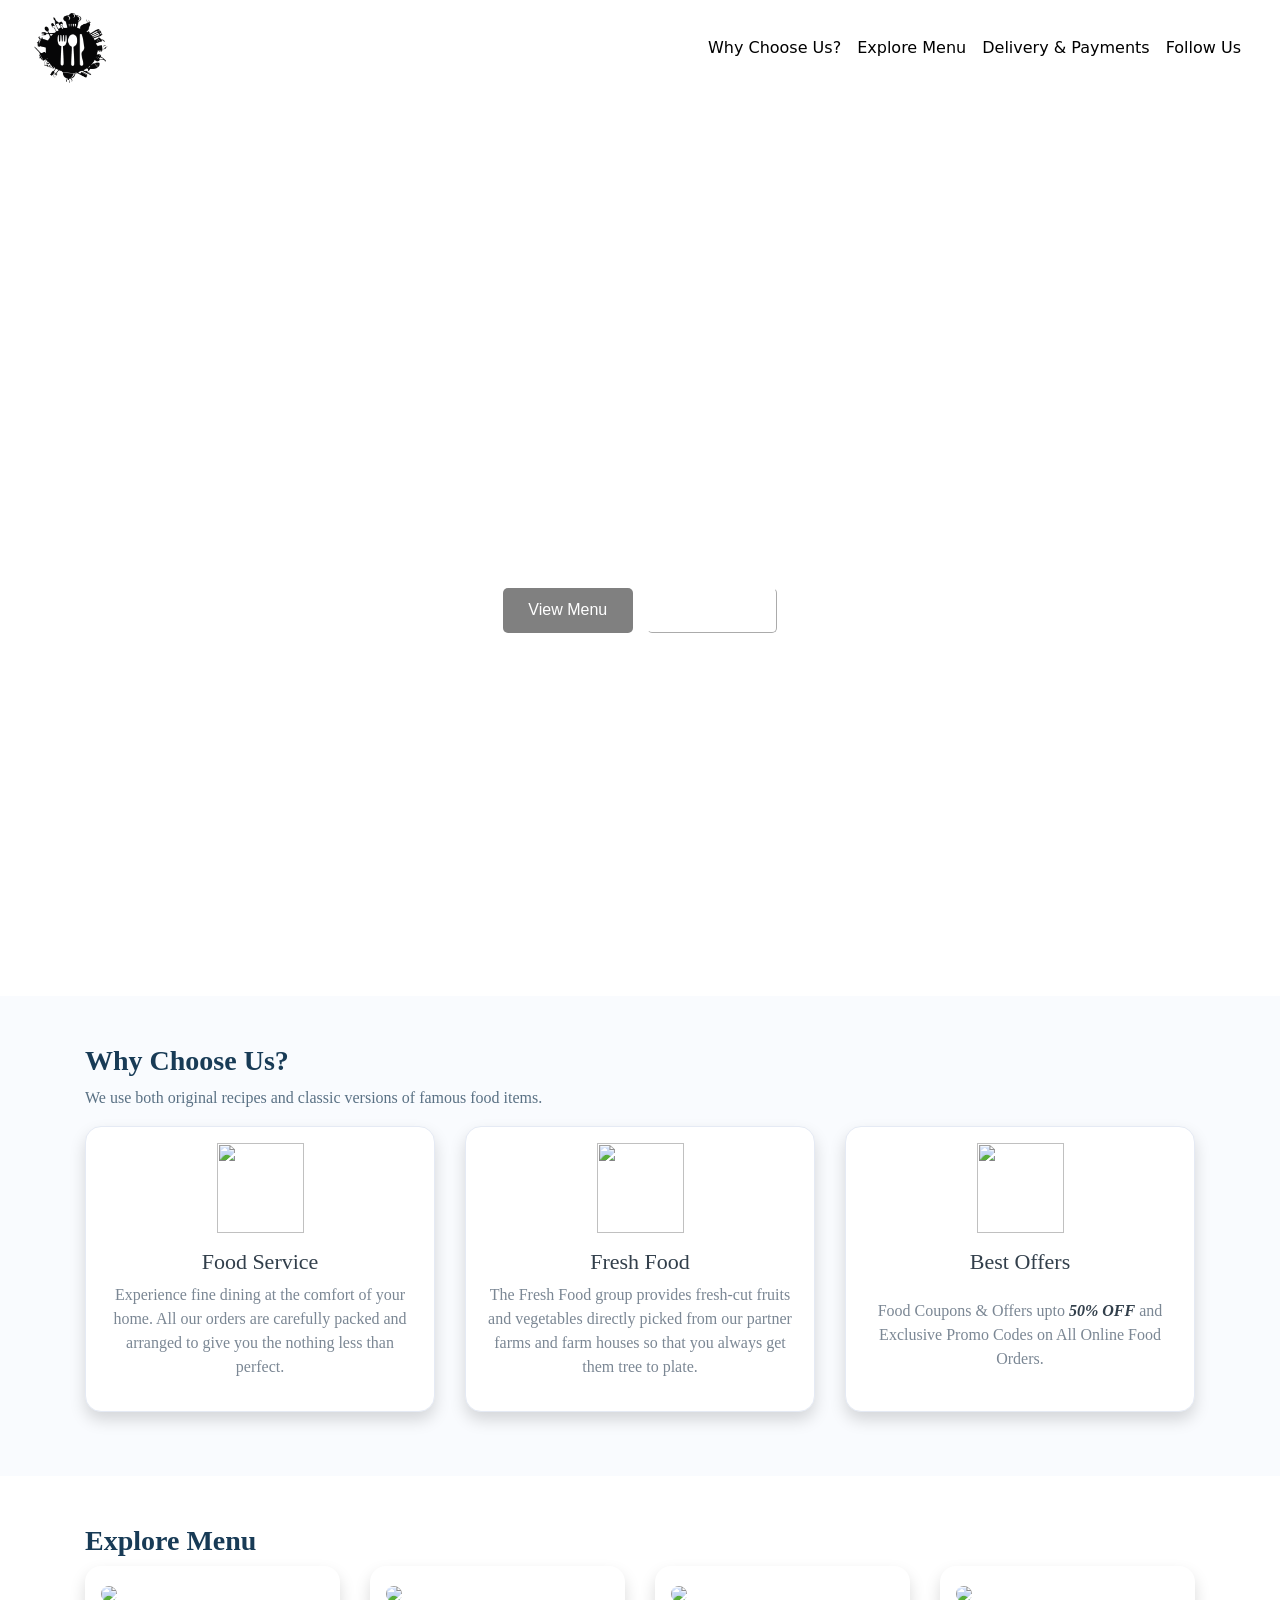
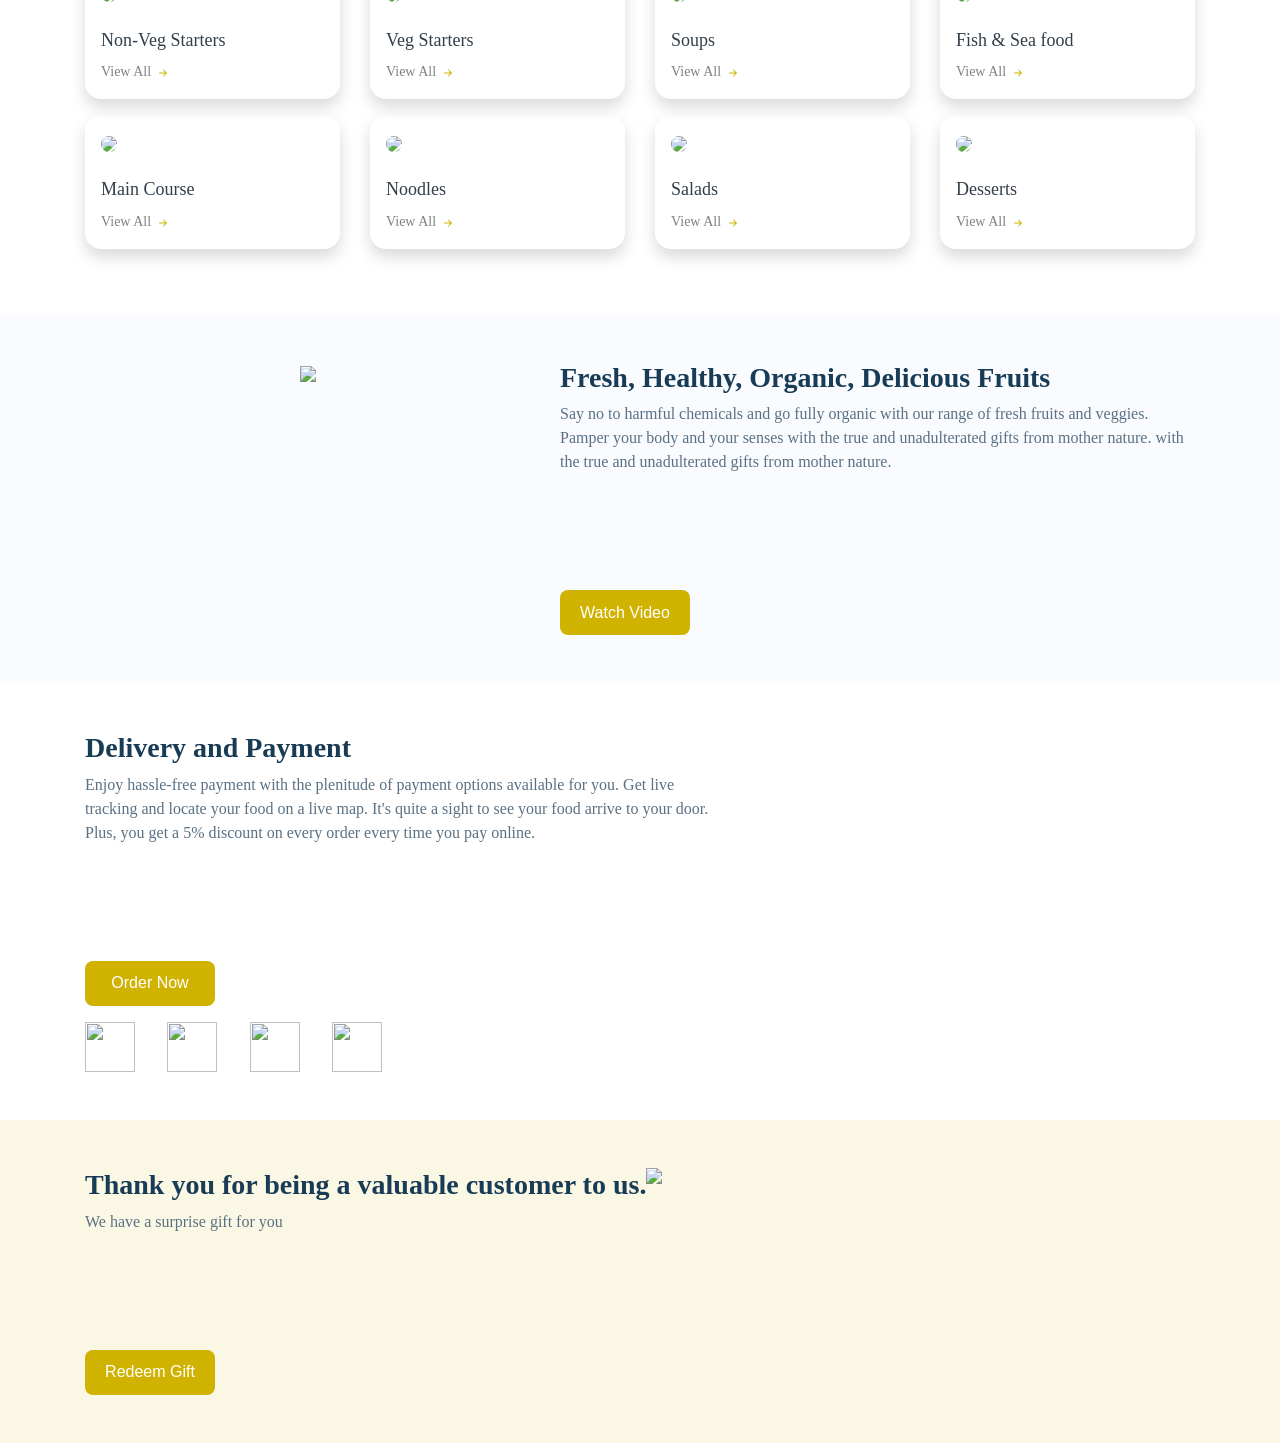
==== main.html @ ce621978 "First Commit" ====
<!DOCTYPE html>
<html lang="en">
  <head>
    <meta charset="UTF-8" />
    <meta name="viewport" content="width=device-width, initial-scale=1.0" />
    <title>Food-Ordering</title>
    <link rel="stylesheet" href="styles.css" />
    <link
      rel="stylesheet"
      href="https://stackpath.bootstrapcdn.com/bootstrap/4.5.2/css/bootstrap.min.css"
      integrity="sha384-JcKb8q3iqJ61gNV9KGb8thSsNjpSL0n8PARn9HuZOnIxN0hoP+VmmDGMN5t9UJ0Z"
      crossorigin="anonymous"
    />
    <script
      src="https://code.jquery.com/jquery-3.5.1.slim.min.js"
      integrity="sha384-DfXdz2htPH0lsSSs5nCTpuj/zy4C+OGpamoFVy38MVBnE+IbbVYUew+OrCXaRkfj"
      crossorigin="anonymous"
    ></script>
    <script
      src="https://cdn.jsdelivr.net/npm/popper.js@1.16.1/dist/umd/popper.min.js"
      integrity="sha384-9/reFTGAW83EW2RDu2S0VKaIzap3H66lZH81PoYlFhbGU+6BZp6G7niu735Sk7lN"
      crossorigin="anonymous"
    ></script>
    <script
      src="https://stackpath.bootstrapcdn.com/bootstrap/4.5.2/js/bootstrap.min.js"
      integrity="sha384-B4gt1jrGC7Jh4AgTPSdUtOBvfO8shuf57BaghqFfPlYxofvL8/KUEfYiJOMMV+rV"
      crossorigin="anonymous"
    ></script>
  </head>
  <body>
    <nav class="navbar navbar-expand-lg navbar-light bg-white">
      <div class="container-fluid">
        <a class="navbar-brand" href="#">
          <img
            src="Assets/kisspng-wall-decal-food-sticker-5b2033002cd2e9.6418762515288368641836.png"
          />
        </a>
        <button
          class="navbar-toggler"
          type="button"
          data-toggle="collapse"
          data-target="#navbarNavAltMarkup"
          aria-controls="navbarNavAltMarkup"
          aria-expanded="false"
          aria-label="Toggle navigation"
        >
          <span class="navbar-toggler-icon"></span>
        </button>
        <div class="collapse navbar-collapse" id="navbarNavAltMarkup">
          <div class="navbar-nav ml-auto">
            <a class="nav-link active" id="navlink1" href="#"
              >Why Choose Us? <span class="sr-only">(current)</span></a
            >
            <a class="nav-link" id="navlink2" href="#">Explore Menu</a>
            <a class="nav-link" id="navlink3" href="#">Delivery & Payments</a>
            <a class="nav-link" id="navlink4" href="#">Follow Us </a>
          </div>
        </div>
      </div>
    </nav>
    <div class="banner-section d-flex flex-column justify-content-center">
      <div class="text-center">
        <h1 class="banner-heading p-1">Get Delecious Food Anytime</h1>
        <p class="banner-caption">Eat Smart & healthy</p>
        <button class="banner-button-view">View Menu</button>
        <button class="banner-button-order">Order Now</button>
      </div>
    </div>
    <div class="wcu-section pt-5 pb-5">
      <div class="container">
        <div class="row">
          <div class="col-12">
            <h1 class="wcu-section-heading">Why Choose Us?</h1>
            <p class="wcu-section-description">
              We use both original recipes and classic versions of famous food
              items.
            </p>
          </div>
          <div class="col-12 col-md-4">
            <div class="wcu-card shadow p-3 mb-3">
              <img
                src="https://d1tgh8fmlzexmh.cloudfront.net/ccbp-responsive-website/food-serve.png"
                class="wcu-card-image"
              />
              <h1 class="wcu-card-title mt-3">Food Service</h1>
              <p class="wcu-card-description">
                Experience fine dining at the comfort of your home. All our
                orders are carefully packed and arranged to give you the nothing
                less than perfect.
              </p>
            </div>
          </div>
          <div class="col-12 col-md-4">
            <div class="wcu-card shadow p-3 mb-3">
              <img
                src="https://d1tgh8fmlzexmh.cloudfront.net/ccbp-responsive-website/fruits-img.png"
                class="wcu-card-image"
              />
              <h1 class="wcu-card-title mt-3">Fresh Food</h1>
              <p class="wcu-card-description">
                The Fresh Food group provides fresh-cut fruits and vegetables
                directly picked from our partner farms and farm houses so that
                you always get them tree to plate.
              </p>
            </div>
          </div>
          <div class="col-12 col-md-4">
            <div class="wcu-card shadow p-3 mb-3">
              <img
                src="https://d1tgh8fmlzexmh.cloudfront.net/ccbp-responsive-website/offers-img.png"
                class="wcu-card-image"
              />
              <h1 class="wcu-card-title mb-4 mt-3">Best Offers</h1>
              <p class="wcu-card-description mb-4">
                Food Coupons & Offers upto
                <span class="offers">50% OFF</span>
                and Exclusive Promo Codes on All Online Food Orders.
              </p>
            </div>
          </div>
        </div>
      </div>
    </div>
    <div class="explore-menu-section pt-5 pb-5">
      <div class="container">
        <div class="row">
          <div class="col-12">
            <h1 class="menu-section-heading">Explore Menu</h1>
          </div>
          <div class="col-12 col-md-6 col-lg-3">
            <div class="shadow menu-item-card p-3 mb-3">
              <img
                src="https://d1tgh8fmlzexmh.cloudfront.net/ccbp-responsive-website/em-ginger-fried-img.png"
                class="menu-item-image w-100"
              />
              <h1 class="menu-card-title">Non-Veg Starters</h1>
              <a href="" class="menu-item-link">
                View All
                <svg
                  width="16px"
                  height="16px"
                  viewBox="0 0 16 16"
                  class="bi bi-arrow-right-short"
                  fill="#d0b200"
                  xmlns="http://www.w3.org/2000/svg"
                >
                  <path
                    fill-rule="evenodd"
                    d="M4 8a.5.5 0 0 1 .5-.5h5.793L8.146 5.354a.5.5 0 1 1 .708-.708l3 3a.5.5 0 0 1 0 .708l-3 3a.5.5 0 0 1-.708-.708L10.293 8.5H4.5A.5.5 0 0 1 4 8z"
                  />
                </svg>
              </a>
            </div>
          </div>
          <div class="col-12 col-md-6 col-lg-3">
            <div class="shadow menu-item-card p-3 mb-3">
              <img
                src="https://d1tgh8fmlzexmh.cloudfront.net/ccbp-responsive-website/em-veg-starters-img.png"
                class="menu-item-image w-100"
              />
              <h1 class="menu-card-title">Veg Starters</h1>
              <a href="" class="menu-item-link">
                View All
                <svg
                  width="16px"
                  height="16px"
                  viewBox="0 0 16 16"
                  class="bi bi-arrow-right"
                  fill="#d0b200"
                  xmlns="http://www.w3.org/2000/svg"
                >
                  <path
                    fill-rule="evenodd"
                    d="M4 8a.5.5 0 0 1 .5-.5h5.793L8.146 5.354a.5.5 0 1 1 .708-.708l3 3a.5.5 0 0 1 0 .708l-3 3a.5.5 0 0 1-.708-.708L10.293 8.5H4.5A.5.5 0 0 1 4 8z"
                  />
                </svg>
              </a>
            </div>
          </div>
          <div class="col-12 col-md-6 col-lg-3">
            <div class="menu-item-card shadow p-3 mb-3">
              <img
                src="https://d1tgh8fmlzexmh.cloudfront.net/ccbp-responsive-website/em-soup-img.png"
                class="menu-item-image w-100"
              />
              <h1 class="menu-card-title">Soups</h1>
              <a href="" class="menu-item-link">
                View All
                <svg
                  width="16px"
                  height="16px"
                  viewBox="0 0 16 16"
                  class="bi bi-arrow-right"
                  fill="#d0b200"
                  xmlns="http://www.w3.org/2000/svg"
                >
                  <path
                    fill-rule="evenodd"
                    d="M4 8a.5.5 0 0 1 .5-.5h5.793L8.146 5.354a.5.5 0 1 1 .708-.708l3 3a.5.5 0 0 1 0 .708l-3 3a.5.5 0 0 1-.708-.708L10.293 8.5H4.5A.5.5 0 0 1 4 8z"
                  />
                </svg>
              </a>
            </div>
          </div>
          <div class="col-12 col-md-6 col-lg-3">
            <div class="menu-item-card shadow p-3 mb-3">
              <img
                src="https://d1tgh8fmlzexmh.cloudfront.net/ccbp-responsive-website/em-grilled-seafood-img.png"
                class="menu-item-image w-100"
              />
              <h1 class="menu-card-title">Fish & Sea food</h1>
              <a href="" class="menu-item-link">
                View All
                <svg
                  width="16px"
                  height="16px"
                  viewBox="0 0 16 16"
                  class="bi bi-arrow-right"
                  fill="#d0b200"
                  xmlns="http://www.w3.org/2000/svg"
                >
                  <path
                    fill-rule="evenodd"
                    d="M4 8a.5.5 0 0 1 .5-.5h5.793L8.146 5.354a.5.5 0 1 1 .708-.708l3 3a.5.5 0 0 1 0 .708l-3 3a.5.5 0 0 1-.708-.708L10.293 8.5H4.5A.5.5 0 0 1 4 8z"
                  />
                </svg>
              </a>
            </div>
          </div>
          <div class="col-12 col-md-6 col-lg-3">
            <div class="menu-item-card shadow p-3 mb-3">
              <img
                src="https://d1tgh8fmlzexmh.cloudfront.net/ccbp-responsive-website/em-hyderabadi-biryani-img.png"
                class="menu-item-image w-100"
              />
              <h1 class="menu-card-title">Main Course</h1>
              <a href="" class="menu-item-link">
                View All
                <svg
                  width="16px"
                  height="16px"
                  viewBox="0 0 16 16"
                  class="bi bi-arrow-right"
                  fill="#d0b200"
                  xmlns="http://www.w3.org/2000/svg"
                >
                  <path
                    fill-rule="evenodd"
                    d="M4 8a.5.5 0 0 1 .5-.5h5.793L8.146 5.354a.5.5 0 1 1 .708-.708l3 3a.5.5 0 0 1 0 .708l-3 3a.5.5 0 0 1-.708-.708L10.293 8.5H4.5A.5.5 0 0 1 4 8z"
                  />
                </svg>
              </a>
            </div>
          </div>
          <div class="col-12 col-md-6 col-lg-3">
            <div class="menu-item-card shadow p-3 mb-3">
              <img
                src="https://d1tgh8fmlzexmh.cloudfront.net/ccbp-responsive-website/em-mushroom-noodles-img.png"
                class="menu-item-image w-100"
              />
              <h1 class="menu-card-title">Noodles</h1>
              <a href="" class="menu-item-link">
                View All
                <svg
                  width="16px"
                  height="16px"
                  viewBox="0 0 16 16"
                  class="bi bi-arrow-right"
                  fill="#d0b200"
                  xmlns="http://www.w3.org/2000/svg"
                >
                  <path
                    fill-rule="evenodd"
                    d="M4 8a.5.5 0 0 1 .5-.5h5.793L8.146 5.354a.5.5 0 1 1 .708-.708l3 3a.5.5 0 0 1 0 .708l-3 3a.5.5 0 0 1-.708-.708L10.293 8.5H4.5A.5.5 0 0 1 4 8z"
                  />
                </svg>
              </a>
            </div>
          </div>
          <div class="col-12 col-md-6 col-lg-3">
            <div class="menu-item-card shadow p-3 mb-3">
              <img
                src="https://d1tgh8fmlzexmh.cloudfront.net/ccbp-responsive-website/em-gluten-img.png"
                class="menu-item-image w-100"
              />
              <h1 class="menu-card-title">Salads</h1>
              <a href="" class="menu-item-link">
                View All
                <svg
                  width="16px"
                  height="16px"
                  viewBox="0 0 16 16"
                  class="bi bi-arrow-right"
                  fill="#d0b200"
                  xmlns="http://www.w3.org/2000/svg"
                >
                  <path
                    fill-rule="evenodd"
                    d="M4 8a.5.5 0 0 1 .5-.5h5.793L8.146 5.354a.5.5 0 1 1 .708-.708l3 3a.5.5 0 0 1 0 .708l-3 3a.5.5 0 0 1-.708-.708L10.293 8.5H4.5A.5.5 0 0 1 4 8z"
                  />
                </svg>
              </a>
            </div>
          </div>
          <div class="col-12 col-md-6 col-lg-3">
            <div class="menu-item-card shadow p-3 mb-3">
              <img
                src="https://d1tgh8fmlzexmh.cloudfront.net/ccbp-responsive-website/em-coffee-bourbon-img.png"
                class="menu-item-image w-100"
              />
              <h1 class="menu-card-title">Desserts</h1>
              <a href="" class="menu-item-link">
                View All
                <svg
                  width="16px"
                  height="16px"
                  viewBox="0 0 16 16"
                  class="bi bi-arrow-right"
                  fill="#d0b200"
                  xmlns="http://www.w3.org/2000/svg"
                >
                  <path
                    fill-rule="evenodd"
                    d="M4 8a.5.5 0 0 1 .5-.5h5.793L8.146 5.354a.5.5 0 1 1 .708-.708l3 3a.5.5 0 0 1 0 .708l-3 3a.5.5 0 0 1-.708-.708L10.293 8.5H4.5A.5.5 0 0 1 4 8z"
                  />
                </svg>
              </a>
            </div>
          </div>
        </div>
      </div>
    </div>
    <div class="healthy-food-section pt-5 pb-5">
      <div class="container">
        <div class="row">
          <div class="col-12 col-md-5">
            <div class="text-center">
              <img
                src="https://d1tgh8fmlzexmh.cloudfront.net/ccbp-responsive-website/healthy-food-plate-img.png"
                class="healthy-food-section-img"
              />
            </div>
          </div>
          <div class="col-12 col-md-7">
            <h1 class="healthy-food-section-heading">
              Fresh, Healthy, Organic, Delicious Fruits
            </h1>
            <p class="healthy-food-section-description">
              Say no to harmful chemicals and go fully organic with our range of
              fresh fruits and veggies. Pamper your body and your senses with
              the true and unadulterated gifts from mother nature. with the true
              and unadulterated gifts from mother nature.
            </p>
            <button class="custom-button">Watch Video</button>
          </div>
        </div>
      </div>
    </div>
    <div class="delivery-and-payment-section pt-5 pb-5">
      <div class="container">
        <div class="row">
          <div class="col-12 col-md-5 order-1 order-md-2">
            <div class="text-center">
              <img
                src="https://d1tgh8fmlzexmh.cloudfront.net/ccbp-responsive-website/delivery-payment-section-img.png"
                alt=""
                class="delivery-and-payment-section-img"
              />
            </div>
          </div>
          <div class="col-12 col-md-7 order-2 order-md-1">
            <h1 class="delivery-and-payment-section-heading">
              Delivery and Payment
            </h1>
            <p class="delivery-and-payment-section-description">
              Enjoy hassle-free payment with the plenitude of payment options
              available for you. Get live tracking and locate your food on a
              live map. It's quite a sight to see your food arrive to your door.
              Plus, you get a 5% discount on every order every time you pay
              online.
            </p>
            <button class="custom-button">Order Now</button>
            <div class="mt-3">
              <img
                src="https://d1tgh8fmlzexmh.cloudfront.net/ccbp-responsive-website/visa-card-img.png"
                class="payment-card-img"
              />
              <img
                src="https://d1tgh8fmlzexmh.cloudfront.net/ccbp-responsive-website/master-card-img.png"
                class="payment-card-img"
              />
              <img
                src="https://d1tgh8fmlzexmh.cloudfront.net/ccbp-responsive-website/paypal-card-img.png"
                class="payment-card-img"
              />
              <img
                src="https://d1tgh8fmlzexmh.cloudfront.net/ccbp-responsive-website/american-express-img.png"
                class="payment-card-img"
              />
            </div>
          </div>
        </div>
      </div>
    </div>
    <div class="thanking-customers-section pt-5 pb-5">
      <div class="container">
        <div class="row">
          <div class="col-12 d-flex flex-row">
            <div>
              <h1 class="thanking-customers-section-heading">
                Thank you for being a valuable customer to us.
              </h1>
              <p class="thanking-customers-section-description">
                We have a surprise gift for you
              </p>
              <div>
                <button class="custom-button">Redeem Gift</button>
              </div>
            </div>
            <div>
              <img
              src="https://d1tgh8fmlzexmh.cloudfront.net/ccbp-responsive-website/thanking-customers-section-img.png"
              class="thanking-customers-section-img"
            />
            </div>
          </div>
        </div>
      </div>
    </div>
  </body>
</html>
---- styles.css ----
nav
{
    width: 100%;
    background-color: white;
}
#navlink1
{
    color: black;
    font-family: system-ui, -apple-system, BlinkMacSystemFont, 'Segoe UI', Roboto, Oxygen, Ubuntu, Cantarell, 'Open Sans', 'Helvetica Neue', sans-serif;
}
#navlink2
{
    color: black;
    font-family: system-ui, -apple-system, BlinkMacSystemFont, 'Segoe UI', Roboto, Oxygen, Ubuntu, Cantarell, 'Open Sans', 'Helvetica Neue', sans-serif;
}
#navlink3
{
    color: black;
    font-family: system-ui, -apple-system, BlinkMacSystemFont, 'Segoe UI', Roboto, Oxygen, Ubuntu, Cantarell, 'Open Sans', 'Helvetica Neue', sans-serif;
}
#navlink4
{
    color: black;
    font-family: system-ui, -apple-system, BlinkMacSystemFont, 'Segoe UI', Roboto, Oxygen, Ubuntu, Cantarell, 'Open Sans', 'Helvetica Neue', sans-serif;
}
.navbar-brand img
{
    width: 80px;
    height: 70px;
}
.banner-section
{
    background-image: url("https://d1tgh8fmlzexmh.cloudfront.net/ccbp-responsive-website/foodmunch-banner-bg.png");
    height: 100vh;
    background-size:cover;
}
.banner-heading
{
    color: white;
    font-size: 50px;
    font-family: system-ui, -apple-system, BlinkMacSystemFont, 'Segoe UI', Roboto, Oxygen, Ubuntu, Cantarell, 'Open Sans', 'Helvetica Neue', sans-serif;
}
.banner-caption
{
    color: white;
    font-family: system-ui, -apple-system, BlinkMacSystemFont, 'Segoe UI', Roboto, Oxygen, Ubuntu, Cantarell, 'Open Sans', 'Helvetica Neue', sans-serif;
    font-size: 24px;
    font-weight: 300px;
}
.banner-button-view
{
    width: 130px;
    height: 45px;
    color: white;
    background-color: gray;
    border-width: 0px;
    border-radius: 5px;
    margin-right: 10px;
}
.banner-button-order
{
    width: 130px;
    height: 45px;
    color: white;
    background-color:transparent;
    border-width: 1px;
    border-color: white;
    border-radius: 5px;
}
.wcu-section {
    background-color: #f9fbfe;
  }
  .wcu-section-heading {
    color: #183b56;
    font-family: "Roboto";
    font-size: 28px;
    font-weight: 700;
  }
  .wcu-section-description {
    color: #5a7184;
    font-family: "Roboto";
    font-size: 16px;
  }
  .wcu-card {
    text-align: center;
    background-color: white;
    border-style: solid;
    border-width: 1px;
    border-color: #e5eaf4;
    border-radius: 16px;
  }
  .wcu-card-image {
    width: 87px;
    height: 90px;
  }
  .wcu-card-title {
    color: #323f4b;
    font-family: "Roboto";
    font-size: 22px;
    font-weight: 500;
  }
  .wcu-card-description {
    color: #7b8794;
    font-family: "Roboto";
    font-size: 16px;
  }
  .offers {
    color: #323f4b;
    font-style: italic;
    font-weight: 600;
  }
  .explore-menu-section {
    background-color: white;
  }
  .menu-section-heading {
    color: #183b56;
    font-family: "Roboto";
    font-size: 28px;
    font-weight: 700;
  }
  .menu-item-image {
    border-radius: 16px;
  }
  .menu-card-title {
    color: #323f4b;
    font-family: "Roboto";
    font-size: 18px;
    font-weight: 500;
    margin-top: 24px;
  }
  .menu-item-link {
    color: gray;
    font-family: "Roboto";
    font-size: 14px;
    font-weight: 500;
  }
  .menu-item-card {
    border-radius: 16px;
  }
  .healthy-food-section {
    background-color: #f9fbfe;
  }
  .healthy-food-section-img {
    width: 270px;
  }
  .healthy-food-section-heading {
    font-family: "Roboto";
    font-weight: 700;
    font-size: 28px;
    color: #183b56;
  }
  .healthy-food-section-description {
    color: #5a7184;
    font-family: "Roboto";
    font-size: 16px;
  }
  .custom-button {
    width: 130px;
    height: 45px;
    color: white;
    background-color: #d0b200;
    border-width: 0;
    border-radius: 8px;
    margin-right: 10px;
    margin-top: 100px;
  }
  .delivery-and-payment-section-img {
    width: 270px;
  }
  .delivery-and-payment-section-heading {
    font-family: "Roboto";
    font-weight: 700;
    font-size: 28px;
    color: #183b56;
  }
  .delivery-and-payment-section-description {
    color: #5a7184;
    font-family: "Roboto";
    font-size: 16px;
  }
  .payment-card-img {
    width: 50px;
    height: 50px;
    margin-right: 28px;
  }
  .thanking-customers-section {
    background-color: #d0b2001a;
  }
  .thanking-customers-section-heading {
    font-family: "Roboto";
    font-weight: 700;
    font-size: 28px;
    color: #183b56;
  }
  .thanking-customers-section-description {
    color: #5a7184;
    font-family: "Roboto";
    font-size: 16px;
  }
  .thanking-customers-section-img {
    width: 270px;
    margin-bottom: 20px;
  }
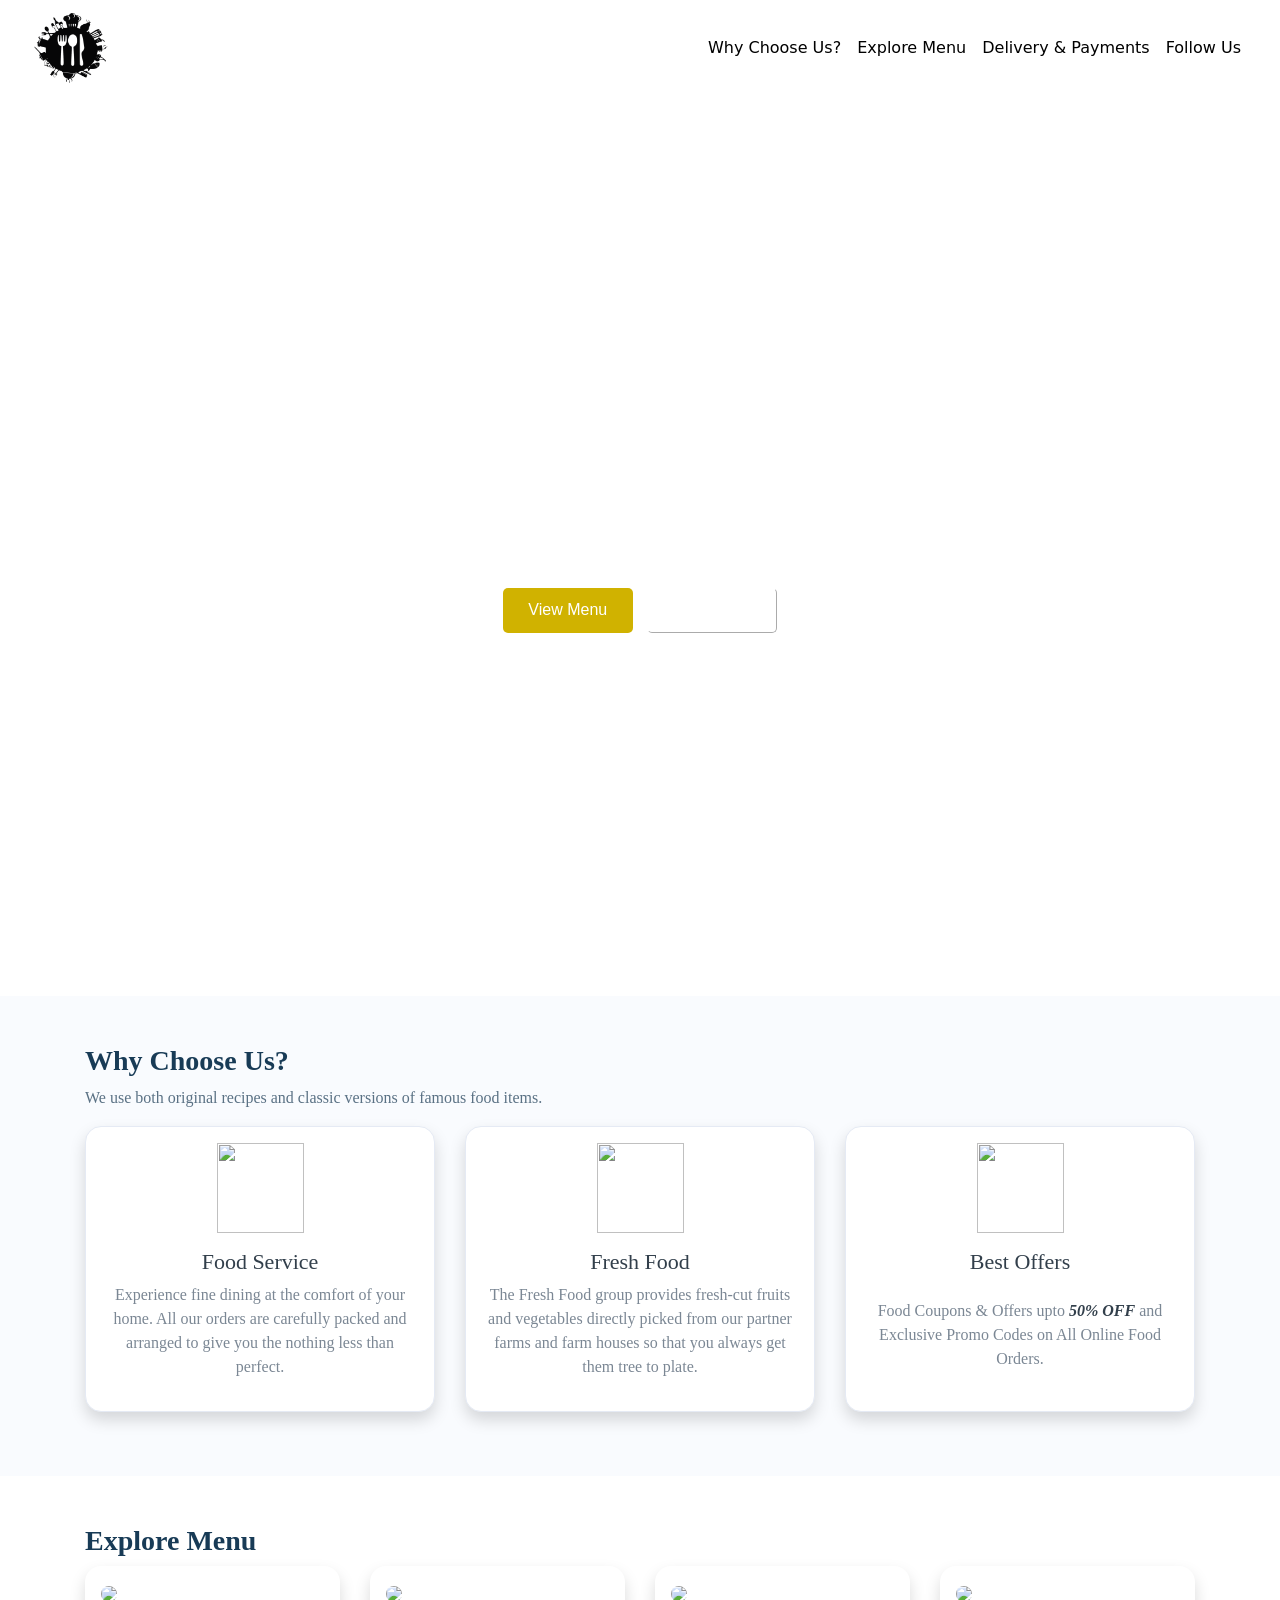
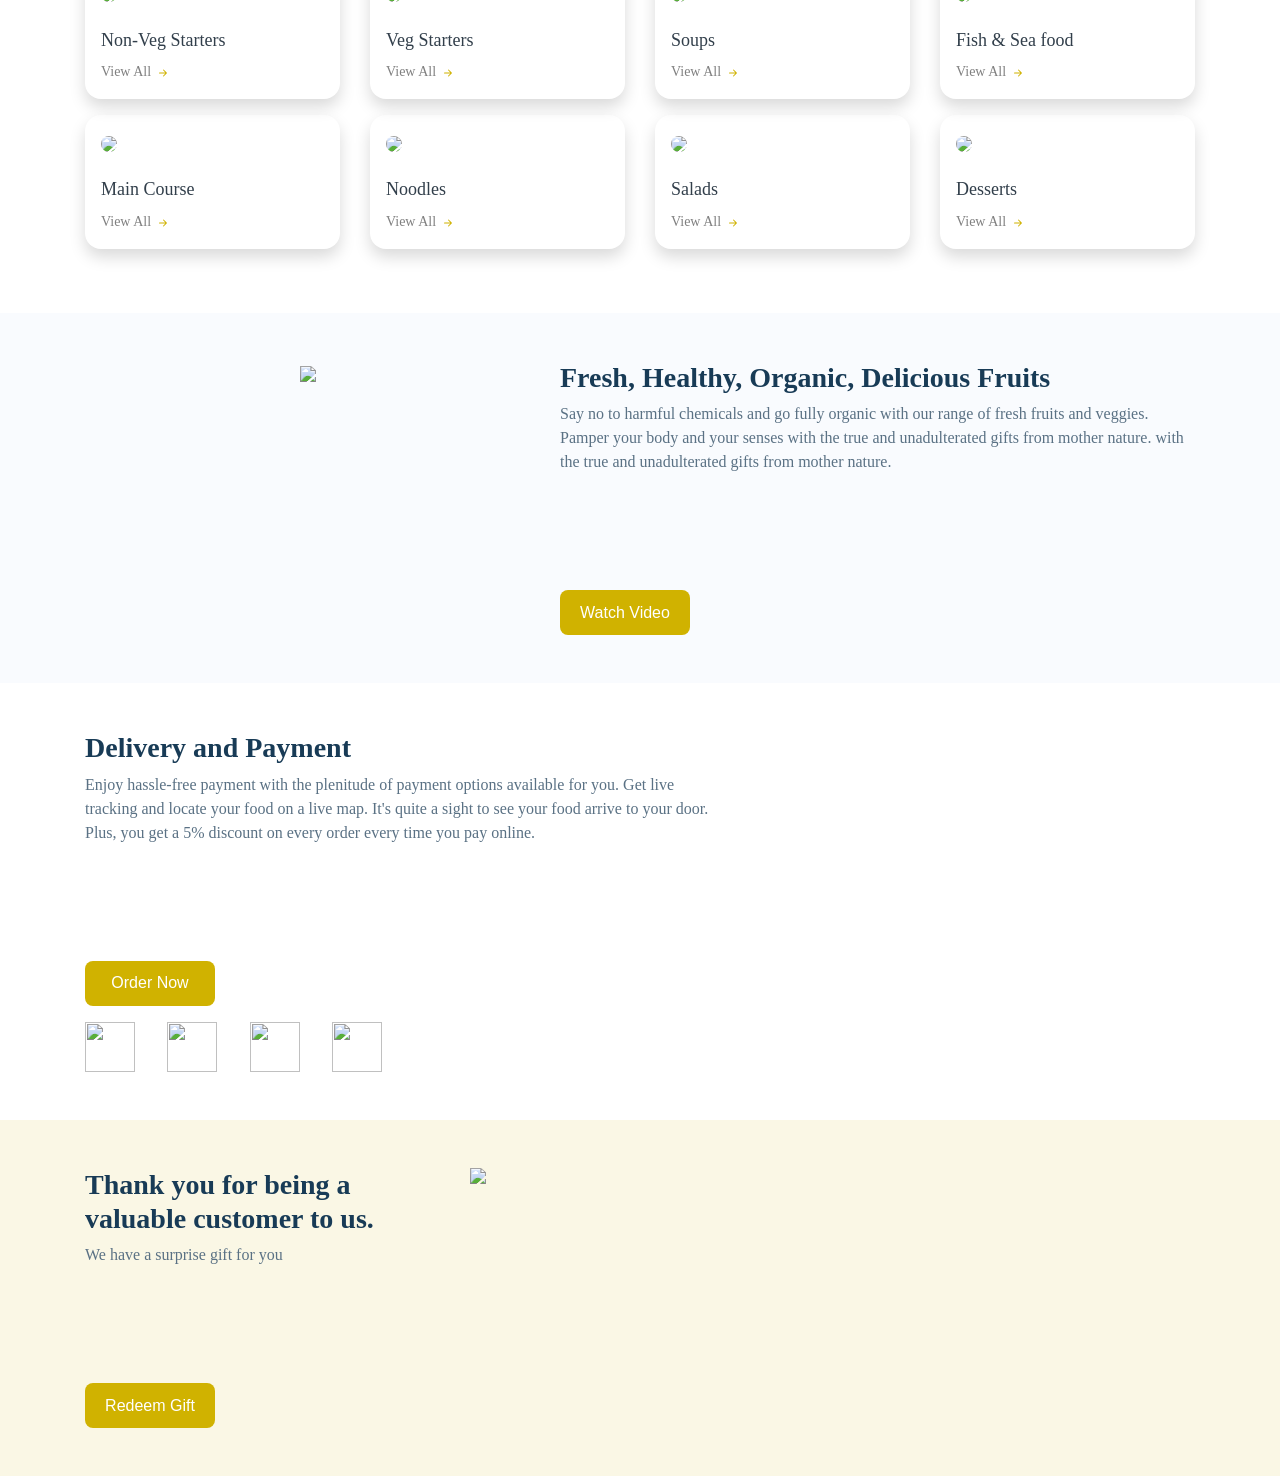
==== commit 902c6987: "order-utilities changes" ====
--- a/main.html
+++ b/main.html
@@ -405,7 +405,7 @@
     <div class="thanking-customers-section pt-5 pb-5">
       <div class="container">
         <div class="row">
-          <div class="col-12 d-flex flex-row">
+          <div class="col-12 col-md-7 d-flex flex-row">
             <div>
               <h1 class="thanking-customers-section-heading">
                 Thank you for being a valuable customer to us.
@@ -417,12 +417,18 @@
                 <button class="custom-button">Redeem Gift</button>
               </div>
             </div>
-            <div>
+            <div class="col-12 d-md-none">
               <img
               src="https://d1tgh8fmlzexmh.cloudfront.net/ccbp-responsive-website/thanking-customers-section-img.png"
               class="thanking-customers-section-img"
             />
             </div>
+            <div class="col-12 col-md-5">
+              <img
+              src="https://d1tgh8fmlzexmh.cloudfront.net/ccbp-responsive-website/thanking-customers-section-img.png"
+              class="thanking-customers-section-img"
+            />
+            </div>
           </div>
         </div>
       </div>
--- a/styles.css
+++ b/styles.css
@@ -2,6 +2,11 @@
 {
     width: 100%;
     background-color: white;
+}
+.collapse a:hover
+{
+    background-color: rgb(217, 216, 216);
+    border-radius: 5px;
 }
 #navlink1
 {
@@ -52,7 +57,7 @@
     width: 130px;
     height: 45px;
     color: white;
-    background-color: gray;
+    background-color: #d0b200;
     border-width: 0px;
     border-radius: 5px;
     margin-right: 10px;
@@ -64,8 +69,9 @@
     color: white;
     background-color:transparent;
     border-width: 1px;
-    border-color: white;
     border-radius: 5px;
+    border-color:white;
+
 }
 .wcu-section {
     background-color: #f9fbfe;
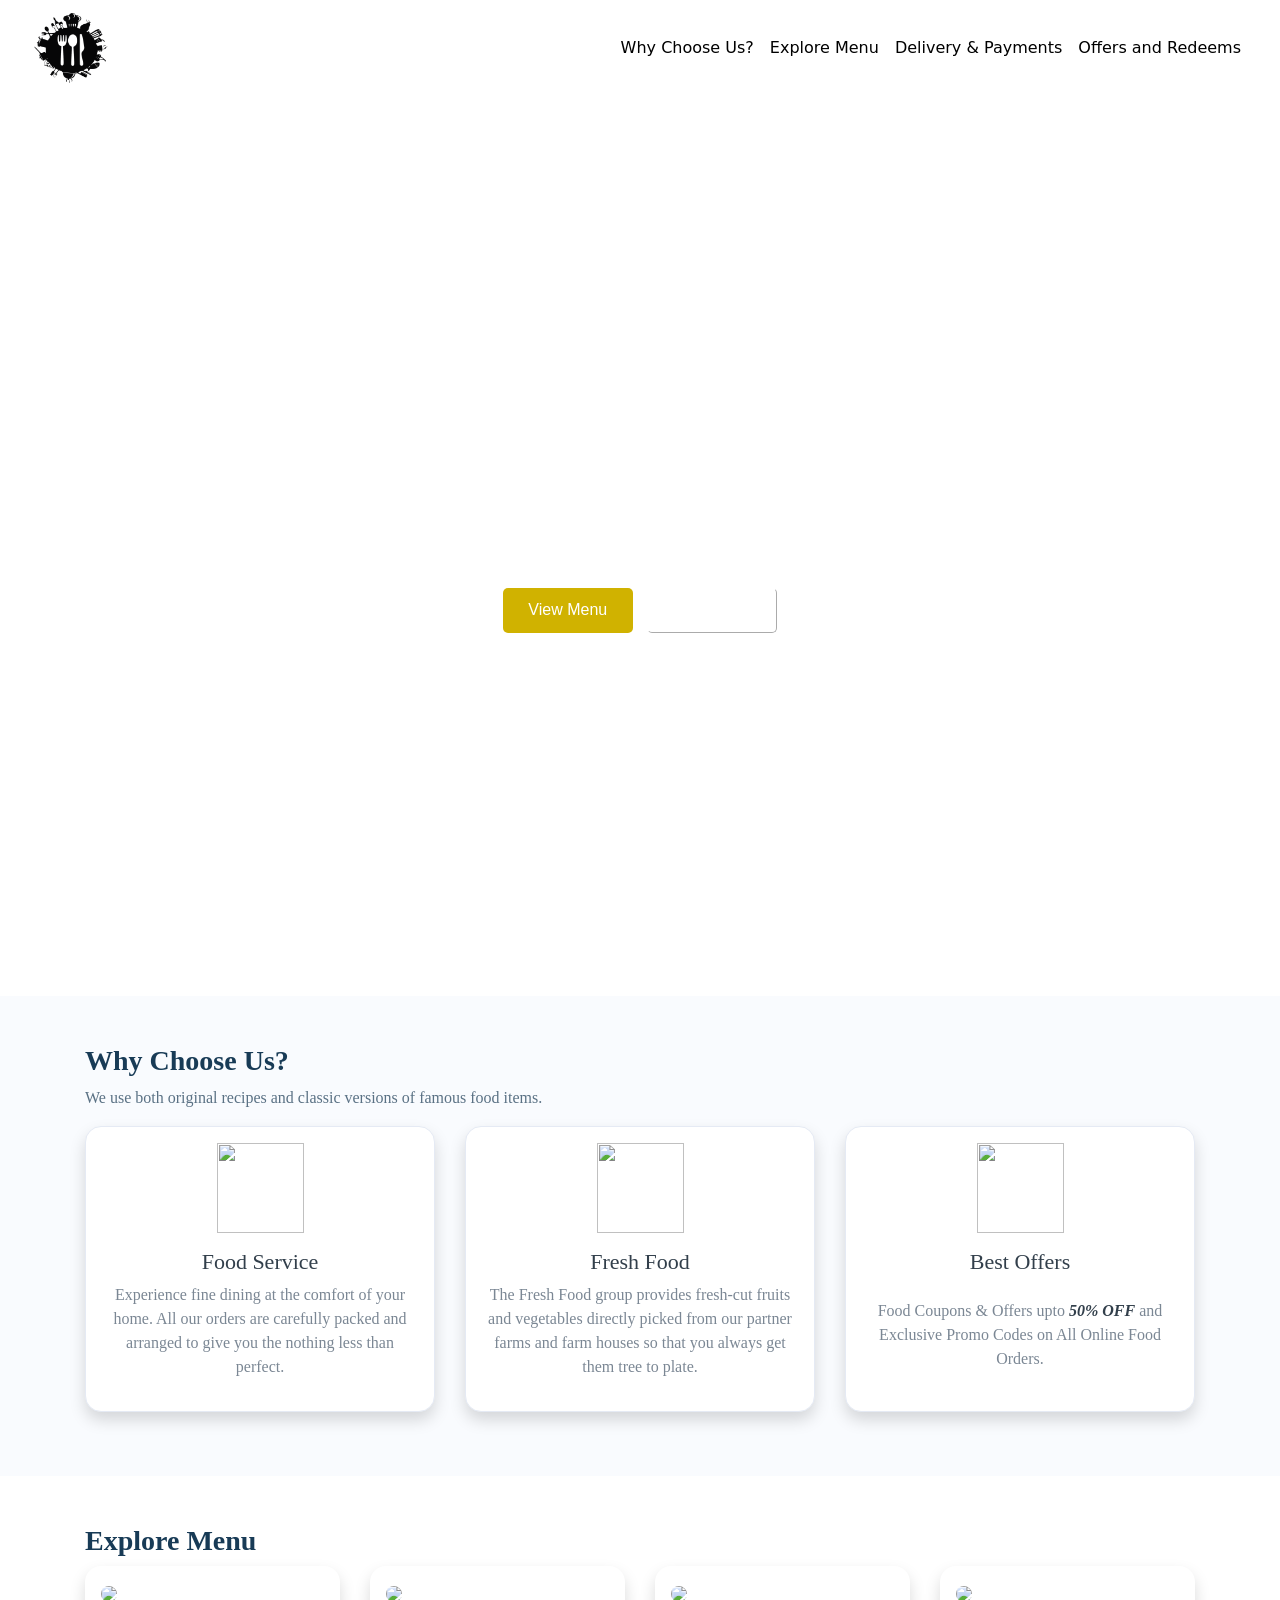
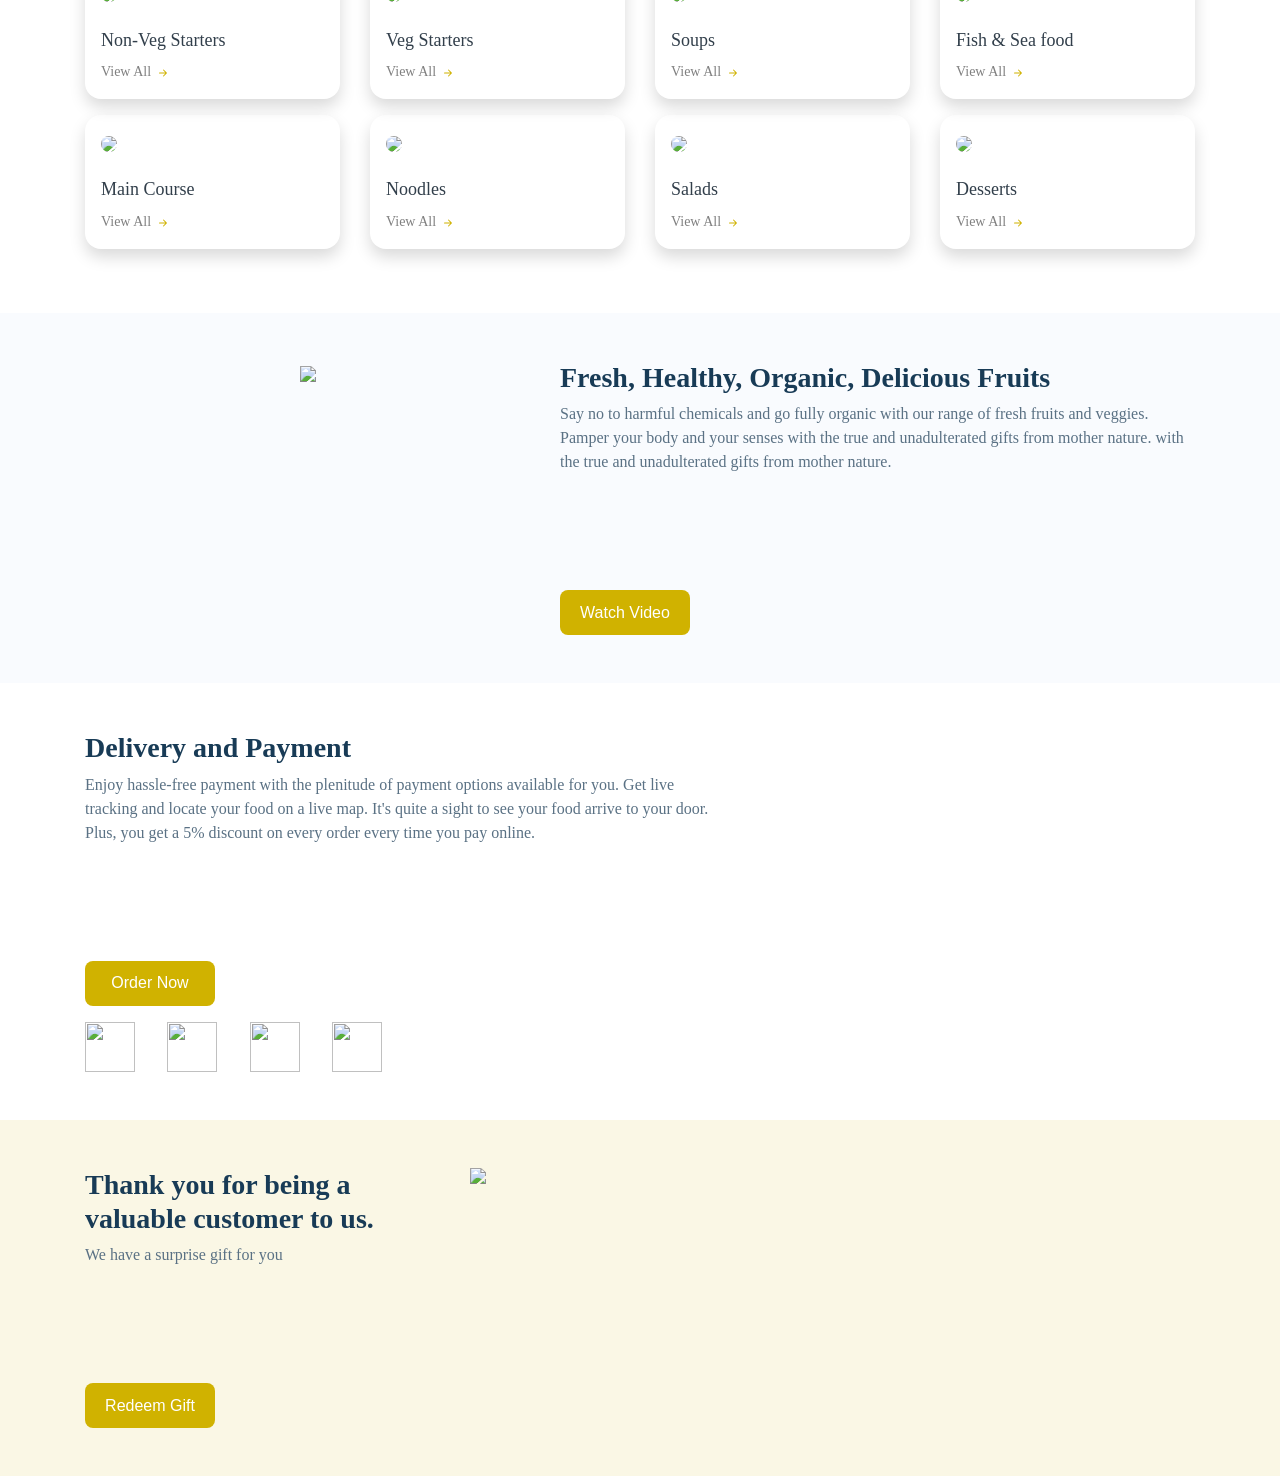
==== commit 884ee13a: "section-navigation" ====
--- a/main.html
+++ b/main.html
@@ -48,12 +48,12 @@
         </button>
         <div class="collapse navbar-collapse" id="navbarNavAltMarkup">
           <div class="navbar-nav ml-auto">
-            <a class="nav-link active" id="navlink1" href="#"
+            <a class="nav-link active" id="navlink1" href="#sectionmenu"
               >Why Choose Us? <span class="sr-only">(current)</span></a
             >
-            <a class="nav-link" id="navlink2" href="#">Explore Menu</a>
-            <a class="nav-link" id="navlink3" href="#">Delivery & Payments</a>
-            <a class="nav-link" id="navlink4" href="#">Follow Us </a>
+            <a class="nav-link" id="navlink2" href="#sectionexplore">Explore Menu</a>
+            <a class="nav-link" id="navlink3" href="#sectiondelivery">Delivery & Payments</a>
+            <a class="nav-link" id="navlink4" href="#sectionredeems">Offers and Redeems </a>
           </div>
         </div>
       </div>
@@ -66,265 +66,269 @@
         <button class="banner-button-order">Order Now</button>
       </div>
     </div>
-    <div class="wcu-section pt-5 pb-5">
-      <div class="container">
-        <div class="row">
-          <div class="col-12">
-            <h1 class="wcu-section-heading">Why Choose Us?</h1>
-            <p class="wcu-section-description">
-              We use both original recipes and classic versions of famous food
-              items.
-            </p>
-          </div>
-          <div class="col-12 col-md-4">
-            <div class="wcu-card shadow p-3 mb-3">
-              <img
-                src="https://d1tgh8fmlzexmh.cloudfront.net/ccbp-responsive-website/food-serve.png"
-                class="wcu-card-image"
-              />
-              <h1 class="wcu-card-title mt-3">Food Service</h1>
-              <p class="wcu-card-description">
-                Experience fine dining at the comfort of your home. All our
-                orders are carefully packed and arranged to give you the nothing
-                less than perfect.
+    <div id="sectionmenu">
+      <div class="wcu-section pt-5 pb-5">
+        <div class="container">
+          <div class="row">
+            <div class="col-12">
+              <h1 class="wcu-section-heading">Why Choose Us?</h1>
+              <p class="wcu-section-description">
+                We use both original recipes and classic versions of famous food
+                items.
               </p>
             </div>
-          </div>
-          <div class="col-12 col-md-4">
-            <div class="wcu-card shadow p-3 mb-3">
-              <img
-                src="https://d1tgh8fmlzexmh.cloudfront.net/ccbp-responsive-website/fruits-img.png"
-                class="wcu-card-image"
-              />
-              <h1 class="wcu-card-title mt-3">Fresh Food</h1>
-              <p class="wcu-card-description">
-                The Fresh Food group provides fresh-cut fruits and vegetables
-                directly picked from our partner farms and farm houses so that
-                you always get them tree to plate.
-              </p>
-            </div>
-          </div>
-          <div class="col-12 col-md-4">
-            <div class="wcu-card shadow p-3 mb-3">
-              <img
-                src="https://d1tgh8fmlzexmh.cloudfront.net/ccbp-responsive-website/offers-img.png"
-                class="wcu-card-image"
-              />
-              <h1 class="wcu-card-title mb-4 mt-3">Best Offers</h1>
-              <p class="wcu-card-description mb-4">
-                Food Coupons & Offers upto
-                <span class="offers">50% OFF</span>
-                and Exclusive Promo Codes on All Online Food Orders.
-              </p>
-            </div>
-          </div>
-        </div>
-      </div>
-    </div>
-    <div class="explore-menu-section pt-5 pb-5">
-      <div class="container">
-        <div class="row">
-          <div class="col-12">
-            <h1 class="menu-section-heading">Explore Menu</h1>
-          </div>
-          <div class="col-12 col-md-6 col-lg-3">
-            <div class="shadow menu-item-card p-3 mb-3">
-              <img
-                src="https://d1tgh8fmlzexmh.cloudfront.net/ccbp-responsive-website/em-ginger-fried-img.png"
-                class="menu-item-image w-100"
-              />
-              <h1 class="menu-card-title">Non-Veg Starters</h1>
-              <a href="" class="menu-item-link">
-                View All
-                <svg
-                  width="16px"
-                  height="16px"
-                  viewBox="0 0 16 16"
-                  class="bi bi-arrow-right-short"
-                  fill="#d0b200"
-                  xmlns="http://www.w3.org/2000/svg"
-                >
-                  <path
-                    fill-rule="evenodd"
-                    d="M4 8a.5.5 0 0 1 .5-.5h5.793L8.146 5.354a.5.5 0 1 1 .708-.708l3 3a.5.5 0 0 1 0 .708l-3 3a.5.5 0 0 1-.708-.708L10.293 8.5H4.5A.5.5 0 0 1 4 8z"
-                  />
-                </svg>
-              </a>
-            </div>
-          </div>
-          <div class="col-12 col-md-6 col-lg-3">
-            <div class="shadow menu-item-card p-3 mb-3">
-              <img
-                src="https://d1tgh8fmlzexmh.cloudfront.net/ccbp-responsive-website/em-veg-starters-img.png"
-                class="menu-item-image w-100"
-              />
-              <h1 class="menu-card-title">Veg Starters</h1>
-              <a href="" class="menu-item-link">
-                View All
-                <svg
-                  width="16px"
-                  height="16px"
-                  viewBox="0 0 16 16"
-                  class="bi bi-arrow-right"
-                  fill="#d0b200"
-                  xmlns="http://www.w3.org/2000/svg"
-                >
-                  <path
-                    fill-rule="evenodd"
-                    d="M4 8a.5.5 0 0 1 .5-.5h5.793L8.146 5.354a.5.5 0 1 1 .708-.708l3 3a.5.5 0 0 1 0 .708l-3 3a.5.5 0 0 1-.708-.708L10.293 8.5H4.5A.5.5 0 0 1 4 8z"
-                  />
-                </svg>
-              </a>
-            </div>
-          </div>
-          <div class="col-12 col-md-6 col-lg-3">
-            <div class="menu-item-card shadow p-3 mb-3">
-              <img
-                src="https://d1tgh8fmlzexmh.cloudfront.net/ccbp-responsive-website/em-soup-img.png"
-                class="menu-item-image w-100"
-              />
-              <h1 class="menu-card-title">Soups</h1>
-              <a href="" class="menu-item-link">
-                View All
-                <svg
-                  width="16px"
-                  height="16px"
-                  viewBox="0 0 16 16"
-                  class="bi bi-arrow-right"
-                  fill="#d0b200"
-                  xmlns="http://www.w3.org/2000/svg"
-                >
-                  <path
-                    fill-rule="evenodd"
-                    d="M4 8a.5.5 0 0 1 .5-.5h5.793L8.146 5.354a.5.5 0 1 1 .708-.708l3 3a.5.5 0 0 1 0 .708l-3 3a.5.5 0 0 1-.708-.708L10.293 8.5H4.5A.5.5 0 0 1 4 8z"
-                  />
-                </svg>
-              </a>
-            </div>
-          </div>
-          <div class="col-12 col-md-6 col-lg-3">
-            <div class="menu-item-card shadow p-3 mb-3">
-              <img
-                src="https://d1tgh8fmlzexmh.cloudfront.net/ccbp-responsive-website/em-grilled-seafood-img.png"
-                class="menu-item-image w-100"
-              />
-              <h1 class="menu-card-title">Fish & Sea food</h1>
-              <a href="" class="menu-item-link">
-                View All
-                <svg
-                  width="16px"
-                  height="16px"
-                  viewBox="0 0 16 16"
-                  class="bi bi-arrow-right"
-                  fill="#d0b200"
-                  xmlns="http://www.w3.org/2000/svg"
-                >
-                  <path
-                    fill-rule="evenodd"
-                    d="M4 8a.5.5 0 0 1 .5-.5h5.793L8.146 5.354a.5.5 0 1 1 .708-.708l3 3a.5.5 0 0 1 0 .708l-3 3a.5.5 0 0 1-.708-.708L10.293 8.5H4.5A.5.5 0 0 1 4 8z"
-                  />
-                </svg>
-              </a>
-            </div>
-          </div>
-          <div class="col-12 col-md-6 col-lg-3">
-            <div class="menu-item-card shadow p-3 mb-3">
-              <img
-                src="https://d1tgh8fmlzexmh.cloudfront.net/ccbp-responsive-website/em-hyderabadi-biryani-img.png"
-                class="menu-item-image w-100"
-              />
-              <h1 class="menu-card-title">Main Course</h1>
-              <a href="" class="menu-item-link">
-                View All
-                <svg
-                  width="16px"
-                  height="16px"
-                  viewBox="0 0 16 16"
-                  class="bi bi-arrow-right"
-                  fill="#d0b200"
-                  xmlns="http://www.w3.org/2000/svg"
-                >
-                  <path
-                    fill-rule="evenodd"
-                    d="M4 8a.5.5 0 0 1 .5-.5h5.793L8.146 5.354a.5.5 0 1 1 .708-.708l3 3a.5.5 0 0 1 0 .708l-3 3a.5.5 0 0 1-.708-.708L10.293 8.5H4.5A.5.5 0 0 1 4 8z"
-                  />
-                </svg>
-              </a>
-            </div>
-          </div>
-          <div class="col-12 col-md-6 col-lg-3">
-            <div class="menu-item-card shadow p-3 mb-3">
-              <img
-                src="https://d1tgh8fmlzexmh.cloudfront.net/ccbp-responsive-website/em-mushroom-noodles-img.png"
-                class="menu-item-image w-100"
-              />
-              <h1 class="menu-card-title">Noodles</h1>
-              <a href="" class="menu-item-link">
-                View All
-                <svg
-                  width="16px"
-                  height="16px"
-                  viewBox="0 0 16 16"
-                  class="bi bi-arrow-right"
-                  fill="#d0b200"
-                  xmlns="http://www.w3.org/2000/svg"
-                >
-                  <path
-                    fill-rule="evenodd"
-                    d="M4 8a.5.5 0 0 1 .5-.5h5.793L8.146 5.354a.5.5 0 1 1 .708-.708l3 3a.5.5 0 0 1 0 .708l-3 3a.5.5 0 0 1-.708-.708L10.293 8.5H4.5A.5.5 0 0 1 4 8z"
-                  />
-                </svg>
-              </a>
-            </div>
-          </div>
-          <div class="col-12 col-md-6 col-lg-3">
-            <div class="menu-item-card shadow p-3 mb-3">
-              <img
-                src="https://d1tgh8fmlzexmh.cloudfront.net/ccbp-responsive-website/em-gluten-img.png"
-                class="menu-item-image w-100"
-              />
-              <h1 class="menu-card-title">Salads</h1>
-              <a href="" class="menu-item-link">
-                View All
-                <svg
-                  width="16px"
-                  height="16px"
-                  viewBox="0 0 16 16"
-                  class="bi bi-arrow-right"
-                  fill="#d0b200"
-                  xmlns="http://www.w3.org/2000/svg"
-                >
-                  <path
-                    fill-rule="evenodd"
-                    d="M4 8a.5.5 0 0 1 .5-.5h5.793L8.146 5.354a.5.5 0 1 1 .708-.708l3 3a.5.5 0 0 1 0 .708l-3 3a.5.5 0 0 1-.708-.708L10.293 8.5H4.5A.5.5 0 0 1 4 8z"
-                  />
-                </svg>
-              </a>
-            </div>
-          </div>
-          <div class="col-12 col-md-6 col-lg-3">
-            <div class="menu-item-card shadow p-3 mb-3">
-              <img
-                src="https://d1tgh8fmlzexmh.cloudfront.net/ccbp-responsive-website/em-coffee-bourbon-img.png"
-                class="menu-item-image w-100"
-              />
-              <h1 class="menu-card-title">Desserts</h1>
-              <a href="" class="menu-item-link">
-                View All
-                <svg
-                  width="16px"
-                  height="16px"
-                  viewBox="0 0 16 16"
-                  class="bi bi-arrow-right"
-                  fill="#d0b200"
-                  xmlns="http://www.w3.org/2000/svg"
-                >
-                  <path
-                    fill-rule="evenodd"
-                    d="M4 8a.5.5 0 0 1 .5-.5h5.793L8.146 5.354a.5.5 0 1 1 .708-.708l3 3a.5.5 0 0 1 0 .708l-3 3a.5.5 0 0 1-.708-.708L10.293 8.5H4.5A.5.5 0 0 1 4 8z"
-                  />
-                </svg>
-              </a>
+            <div class="col-12 col-md-4">
+              <div class="wcu-card shadow p-3 mb-3">
+                <img
+                  src="https://d1tgh8fmlzexmh.cloudfront.net/ccbp-responsive-website/food-serve.png"
+                  class="wcu-card-image"
+                />
+                <h1 class="wcu-card-title mt-3">Food Service</h1>
+                <p class="wcu-card-description">
+                  Experience fine dining at the comfort of your home. All our
+                  orders are carefully packed and arranged to give you the nothing
+                  less than perfect.
+                </p>
+              </div>
+            </div>
+            <div class="col-12 col-md-4">
+              <div class="wcu-card shadow p-3 mb-3">
+                <img
+                  src="https://d1tgh8fmlzexmh.cloudfront.net/ccbp-responsive-website/fruits-img.png"
+                  class="wcu-card-image"
+                />
+                <h1 class="wcu-card-title mt-3">Fresh Food</h1>
+                <p class="wcu-card-description">
+                  The Fresh Food group provides fresh-cut fruits and vegetables
+                  directly picked from our partner farms and farm houses so that
+                  you always get them tree to plate.
+                </p>
+              </div>
+            </div>
+            <div class="col-12 col-md-4">
+              <div class="wcu-card shadow p-3 mb-3">
+                <img
+                  src="https://d1tgh8fmlzexmh.cloudfront.net/ccbp-responsive-website/offers-img.png"
+                  class="wcu-card-image"
+                />
+                <h1 class="wcu-card-title mb-4 mt-3">Best Offers</h1>
+                <p class="wcu-card-description mb-4">
+                  Food Coupons & Offers upto
+                  <span class="offers">50% OFF</span>
+                  and Exclusive Promo Codes on All Online Food Orders.
+                </p>
+              </div>
+            </div>
+          </div>
+        </div>
+      </div>
+    </div>
+    <div id="sectionexplore">
+      <div class="explore-menu-section pt-5 pb-5">
+        <div class="container">
+          <div class="row">
+            <div class="col-12">
+              <h1 class="menu-section-heading">Explore Menu</h1>
+            </div>
+            <div class="col-12 col-md-6 col-lg-3">
+              <div class="shadow menu-item-card p-3 mb-3">
+                <img
+                  src="https://d1tgh8fmlzexmh.cloudfront.net/ccbp-responsive-website/em-ginger-fried-img.png"
+                  class="menu-item-image w-100"
+                />
+                <h1 class="menu-card-title">Non-Veg Starters</h1>
+                <a href="" class="menu-item-link">
+                  View All
+                  <svg
+                    width="16px"
+                    height="16px"
+                    viewBox="0 0 16 16"
+                    class="bi bi-arrow-right-short"
+                    fill="#d0b200"
+                    xmlns="http://www.w3.org/2000/svg"
+                  >
+                    <path
+                      fill-rule="evenodd"
+                      d="M4 8a.5.5 0 0 1 .5-.5h5.793L8.146 5.354a.5.5 0 1 1 .708-.708l3 3a.5.5 0 0 1 0 .708l-3 3a.5.5 0 0 1-.708-.708L10.293 8.5H4.5A.5.5 0 0 1 4 8z"
+                    />
+                  </svg>
+                </a>
+              </div>
+            </div>
+            <div class="col-12 col-md-6 col-lg-3">
+              <div class="shadow menu-item-card p-3 mb-3">
+                <img
+                  src="https://d1tgh8fmlzexmh.cloudfront.net/ccbp-responsive-website/em-veg-starters-img.png"
+                  class="menu-item-image w-100"
+                />
+                <h1 class="menu-card-title">Veg Starters</h1>
+                <a href="" class="menu-item-link">
+                  View All
+                  <svg
+                    width="16px"
+                    height="16px"
+                    viewBox="0 0 16 16"
+                    class="bi bi-arrow-right"
+                    fill="#d0b200"
+                    xmlns="http://www.w3.org/2000/svg"
+                  >
+                    <path
+                      fill-rule="evenodd"
+                      d="M4 8a.5.5 0 0 1 .5-.5h5.793L8.146 5.354a.5.5 0 1 1 .708-.708l3 3a.5.5 0 0 1 0 .708l-3 3a.5.5 0 0 1-.708-.708L10.293 8.5H4.5A.5.5 0 0 1 4 8z"
+                    />
+                  </svg>
+                </a>
+              </div>
+            </div>
+            <div class="col-12 col-md-6 col-lg-3">
+              <div class="menu-item-card shadow p-3 mb-3">
+                <img
+                  src="https://d1tgh8fmlzexmh.cloudfront.net/ccbp-responsive-website/em-soup-img.png"
+                  class="menu-item-image w-100"
+                />
+                <h1 class="menu-card-title">Soups</h1>
+                <a href="" class="menu-item-link">
+                  View All
+                  <svg
+                    width="16px"
+                    height="16px"
+                    viewBox="0 0 16 16"
+                    class="bi bi-arrow-right"
+                    fill="#d0b200"
+                    xmlns="http://www.w3.org/2000/svg"
+                  >
+                    <path
+                      fill-rule="evenodd"
+                      d="M4 8a.5.5 0 0 1 .5-.5h5.793L8.146 5.354a.5.5 0 1 1 .708-.708l3 3a.5.5 0 0 1 0 .708l-3 3a.5.5 0 0 1-.708-.708L10.293 8.5H4.5A.5.5 0 0 1 4 8z"
+                    />
+                  </svg>
+                </a>
+              </div>
+            </div>
+            <div class="col-12 col-md-6 col-lg-3">
+              <div class="menu-item-card shadow p-3 mb-3">
+                <img
+                  src="https://d1tgh8fmlzexmh.cloudfront.net/ccbp-responsive-website/em-grilled-seafood-img.png"
+                  class="menu-item-image w-100"
+                />
+                <h1 class="menu-card-title">Fish & Sea food</h1>
+                <a href="" class="menu-item-link">
+                  View All
+                  <svg
+                    width="16px"
+                    height="16px"
+                    viewBox="0 0 16 16"
+                    class="bi bi-arrow-right"
+                    fill="#d0b200"
+                    xmlns="http://www.w3.org/2000/svg"
+                  >
+                    <path
+                      fill-rule="evenodd"
+                      d="M4 8a.5.5 0 0 1 .5-.5h5.793L8.146 5.354a.5.5 0 1 1 .708-.708l3 3a.5.5 0 0 1 0 .708l-3 3a.5.5 0 0 1-.708-.708L10.293 8.5H4.5A.5.5 0 0 1 4 8z"
+                    />
+                  </svg>
+                </a>
+              </div>
+            </div>
+            <div class="col-12 col-md-6 col-lg-3">
+              <div class="menu-item-card shadow p-3 mb-3">
+                <img
+                  src="https://d1tgh8fmlzexmh.cloudfront.net/ccbp-responsive-website/em-hyderabadi-biryani-img.png"
+                  class="menu-item-image w-100"
+                />
+                <h1 class="menu-card-title">Main Course</h1>
+                <a href="" class="menu-item-link">
+                  View All
+                  <svg
+                    width="16px"
+                    height="16px"
+                    viewBox="0 0 16 16"
+                    class="bi bi-arrow-right"
+                    fill="#d0b200"
+                    xmlns="http://www.w3.org/2000/svg"
+                  >
+                    <path
+                      fill-rule="evenodd"
+                      d="M4 8a.5.5 0 0 1 .5-.5h5.793L8.146 5.354a.5.5 0 1 1 .708-.708l3 3a.5.5 0 0 1 0 .708l-3 3a.5.5 0 0 1-.708-.708L10.293 8.5H4.5A.5.5 0 0 1 4 8z"
+                    />
+                  </svg>
+                </a>
+              </div>
+            </div>
+            <div class="col-12 col-md-6 col-lg-3">
+              <div class="menu-item-card shadow p-3 mb-3">
+                <img
+                  src="https://d1tgh8fmlzexmh.cloudfront.net/ccbp-responsive-website/em-mushroom-noodles-img.png"
+                  class="menu-item-image w-100"
+                />
+                <h1 class="menu-card-title">Noodles</h1>
+                <a href="" class="menu-item-link">
+                  View All
+                  <svg
+                    width="16px"
+                    height="16px"
+                    viewBox="0 0 16 16"
+                    class="bi bi-arrow-right"
+                    fill="#d0b200"
+                    xmlns="http://www.w3.org/2000/svg"
+                  >
+                    <path
+                      fill-rule="evenodd"
+                      d="M4 8a.5.5 0 0 1 .5-.5h5.793L8.146 5.354a.5.5 0 1 1 .708-.708l3 3a.5.5 0 0 1 0 .708l-3 3a.5.5 0 0 1-.708-.708L10.293 8.5H4.5A.5.5 0 0 1 4 8z"
+                    />
+                  </svg>
+                </a>
+              </div>
+            </div>
+            <div class="col-12 col-md-6 col-lg-3">
+              <div class="menu-item-card shadow p-3 mb-3">
+                <img
+                  src="https://d1tgh8fmlzexmh.cloudfront.net/ccbp-responsive-website/em-gluten-img.png"
+                  class="menu-item-image w-100"
+                />
+                <h1 class="menu-card-title">Salads</h1>
+                <a href="" class="menu-item-link">
+                  View All
+                  <svg
+                    width="16px"
+                    height="16px"
+                    viewBox="0 0 16 16"
+                    class="bi bi-arrow-right"
+                    fill="#d0b200"
+                    xmlns="http://www.w3.org/2000/svg"
+                  >
+                    <path
+                      fill-rule="evenodd"
+                      d="M4 8a.5.5 0 0 1 .5-.5h5.793L8.146 5.354a.5.5 0 1 1 .708-.708l3 3a.5.5 0 0 1 0 .708l-3 3a.5.5 0 0 1-.708-.708L10.293 8.5H4.5A.5.5 0 0 1 4 8z"
+                    />
+                  </svg>
+                </a>
+              </div>
+            </div>
+            <div class="col-12 col-md-6 col-lg-3">
+              <div class="menu-item-card shadow p-3 mb-3">
+                <img
+                  src="https://d1tgh8fmlzexmh.cloudfront.net/ccbp-responsive-website/em-coffee-bourbon-img.png"
+                  class="menu-item-image w-100"
+                />
+                <h1 class="menu-card-title">Desserts</h1>
+                <a href="" class="menu-item-link">
+                  View All
+                  <svg
+                    width="16px"
+                    height="16px"
+                    viewBox="0 0 16 16"
+                    class="bi bi-arrow-right"
+                    fill="#d0b200"
+                    xmlns="http://www.w3.org/2000/svg"
+                  >
+                    <path
+                      fill-rule="evenodd"
+                      d="M4 8a.5.5 0 0 1 .5-.5h5.793L8.146 5.354a.5.5 0 1 1 .708-.708l3 3a.5.5 0 0 1 0 .708l-3 3a.5.5 0 0 1-.708-.708L10.293 8.5H4.5A.5.5 0 0 1 4 8z"
+                    />
+                  </svg>
+                </a>
+              </div>
             </div>
           </div>
         </div>
@@ -356,82 +360,87 @@
         </div>
       </div>
     </div>
-    <div class="delivery-and-payment-section pt-5 pb-5">
-      <div class="container">
-        <div class="row">
-          <div class="col-12 col-md-5 order-1 order-md-2">
-            <div class="text-center">
-              <img
-                src="https://d1tgh8fmlzexmh.cloudfront.net/ccbp-responsive-website/delivery-payment-section-img.png"
-                alt=""
-                class="delivery-and-payment-section-img"
+    <div id="sectiondelivery">
+      <div class="delivery-and-payment-section pt-5 pb-5">
+        <div class="container">
+          <div class="row">
+            <div class="col-12 col-md-5 order-1 order-md-2">
+              <div class="text-center">
+                <img
+                  src="https://d1tgh8fmlzexmh.cloudfront.net/ccbp-responsive-website/delivery-payment-section-img.png"
+                  alt=""
+                  class="delivery-and-payment-section-img"
+                />
+              </div>
+            </div>
+            <div class="col-12 col-md-7 order-2 order-md-1">
+              <h1 class="delivery-and-payment-section-heading">
+                Delivery and Payment
+              </h1>
+              <p class="delivery-and-payment-section-description">
+                Enjoy hassle-free payment with the plenitude of payment options
+                available for you. Get live tracking and locate your food on a
+                live map. It's quite a sight to see your food arrive to your door.
+                Plus, you get a 5% discount on every order every time you pay
+                online.
+              </p>
+              <button class="custom-button">Order Now</button>
+              <div class="mt-3">
+                <img
+                  src="https://d1tgh8fmlzexmh.cloudfront.net/ccbp-responsive-website/visa-card-img.png"
+                  class="payment-card-img"
+                />
+                <img
+                  src="https://d1tgh8fmlzexmh.cloudfront.net/ccbp-responsive-website/master-card-img.png"
+                  class="payment-card-img"
+                />
+                <img
+                  src="https://d1tgh8fmlzexmh.cloudfront.net/ccbp-responsive-website/paypal-card-img.png"
+                  class="payment-card-img"
+                />
+                <img
+                  src="https://d1tgh8fmlzexmh.cloudfront.net/ccbp-responsive-website/american-express-img.png"
+                  class="payment-card-img"
+                />
+              </div>
+            </div>
+          </div>
+        </div>
+      </div>
+    </div>
+    <div id="sectionredeems">
+      <div class="thanking-customers-section pt-5 pb-5">
+        <div class="container">
+          <div class="row">
+            <div class="col-12 col-md-7 d-flex flex-row">
+              <div>
+                <h1 class="thanking-customers-section-heading">
+                  Thank you for being a valuable customer to us.
+                </h1>
+                <p class="thanking-customers-section-description">
+                  We have a surprise gift for you
+                </p>
+                <div>
+                  <button class="custom-button">Redeem Gift</button>
+                </div>
+              </div>
+              <div class="col-12 d-md-none">
+                <img
+                src="https://d1tgh8fmlzexmh.cloudfront.net/ccbp-responsive-website/thanking-customers-section-img.png"
+                class="thanking-customers-section-img"
               />
-            </div>
-          </div>
-          <div class="col-12 col-md-7 order-2 order-md-1">
-            <h1 class="delivery-and-payment-section-heading">
-              Delivery and Payment
-            </h1>
-            <p class="delivery-and-payment-section-description">
-              Enjoy hassle-free payment with the plenitude of payment options
-              available for you. Get live tracking and locate your food on a
-              live map. It's quite a sight to see your food arrive to your door.
-              Plus, you get a 5% discount on every order every time you pay
-              online.
-            </p>
-            <button class="custom-button">Order Now</button>
-            <div class="mt-3">
-              <img
-                src="https://d1tgh8fmlzexmh.cloudfront.net/ccbp-responsive-website/visa-card-img.png"
-                class="payment-card-img"
+              </div>
+              <div class="col-12 col-md-5">
+                <img
+                src="https://d1tgh8fmlzexmh.cloudfront.net/ccbp-responsive-website/thanking-customers-section-img.png"
+                class="thanking-customers-section-img"
               />
-              <img
-                src="https://d1tgh8fmlzexmh.cloudfront.net/ccbp-responsive-website/master-card-img.png"
-                class="payment-card-img"
-              />
-              <img
-                src="https://d1tgh8fmlzexmh.cloudfront.net/ccbp-responsive-website/paypal-card-img.png"
-                class="payment-card-img"
-              />
-              <img
-                src="https://d1tgh8fmlzexmh.cloudfront.net/ccbp-responsive-website/american-express-img.png"
-                class="payment-card-img"
-              />
-            </div>
-          </div>
-        </div>
-      </div>
-    </div>
-    <div class="thanking-customers-section pt-5 pb-5">
-      <div class="container">
-        <div class="row">
-          <div class="col-12 col-md-7 d-flex flex-row">
-            <div>
-              <h1 class="thanking-customers-section-heading">
-                Thank you for being a valuable customer to us.
-              </h1>
-              <p class="thanking-customers-section-description">
-                We have a surprise gift for you
-              </p>
-              <div>
-                <button class="custom-button">Redeem Gift</button>
-              </div>
-            </div>
-            <div class="col-12 d-md-none">
-              <img
-              src="https://d1tgh8fmlzexmh.cloudfront.net/ccbp-responsive-website/thanking-customers-section-img.png"
-              class="thanking-customers-section-img"
-            />
-            </div>
-            <div class="col-12 col-md-5">
-              <img
-              src="https://d1tgh8fmlzexmh.cloudfront.net/ccbp-responsive-website/thanking-customers-section-img.png"
-              class="thanking-customers-section-img"
-            />
-            </div>
-          </div>
-        </div>
-      </div>
-    </div>
+              </div>
+            </div>
+          </div>
+        </div>
+      </div>
+    </div>
+    
   </body>
 </html>
--- a/styles.css
+++ b/styles.css
@@ -2,6 +2,10 @@
 {
     width: 100%;
     background-color: white;
+}
+nav a:active
+{
+    transform: scale(0.95);
 }
 .collapse a:hover
 {
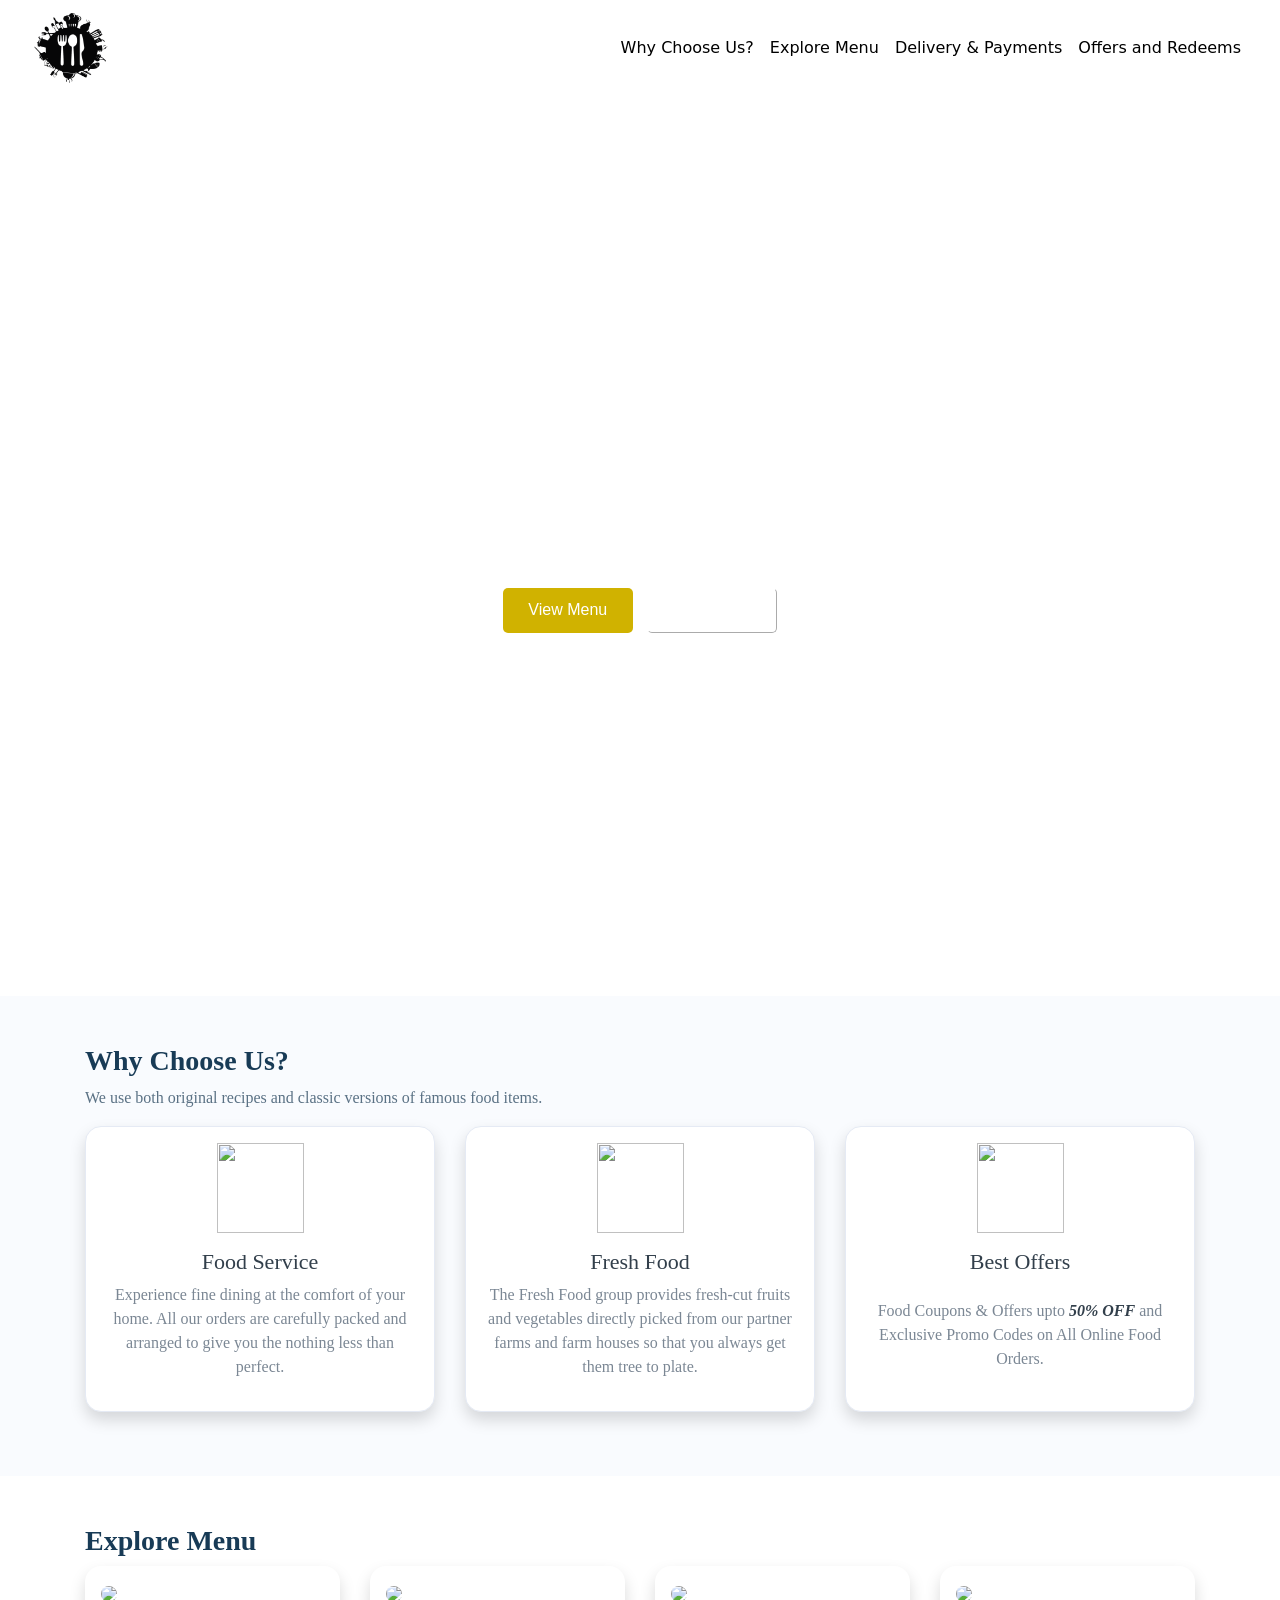
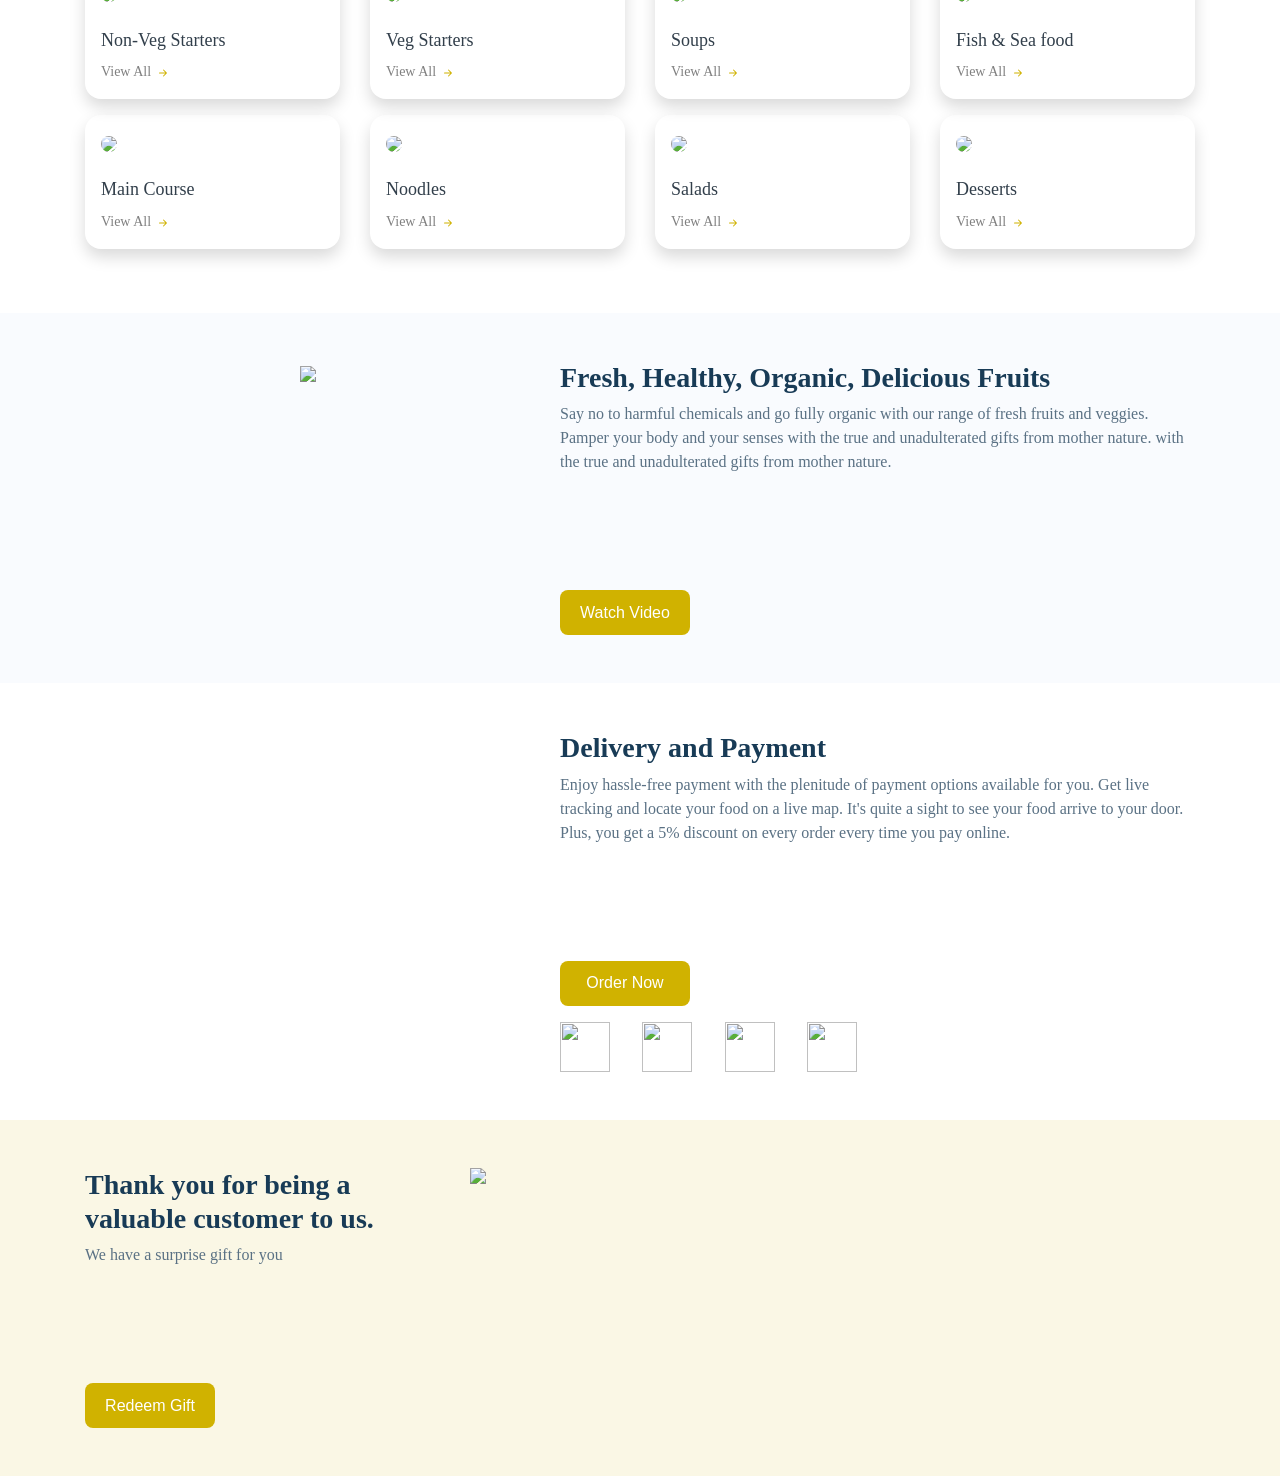
==== commit 3ea4fb77: "order changes" ====
--- a/main.html
+++ b/main.html
@@ -364,7 +364,7 @@
       <div class="delivery-and-payment-section pt-5 pb-5">
         <div class="container">
           <div class="row">
-            <div class="col-12 col-md-5 order-1 order-md-2">
+            <div class="col-12 col-md-5 order-1 order-md-1 ">
               <div class="text-center">
                 <img
                   src="https://d1tgh8fmlzexmh.cloudfront.net/ccbp-responsive-website/delivery-payment-section-img.png"
@@ -373,7 +373,7 @@
                 />
               </div>
             </div>
-            <div class="col-12 col-md-7 order-2 order-md-1">
+            <div class="col-12 col-md-7 order-2 order-md-2 ">
               <h1 class="delivery-and-payment-section-heading">
                 Delivery and Payment
               </h1>
--- a/styles.css
+++ b/styles.css
@@ -5,7 +5,7 @@
 }
 nav a:active
 {
-    transform: scale(0.95);
+    transform: scale(0.91);
 }
 .collapse a:hover
 {
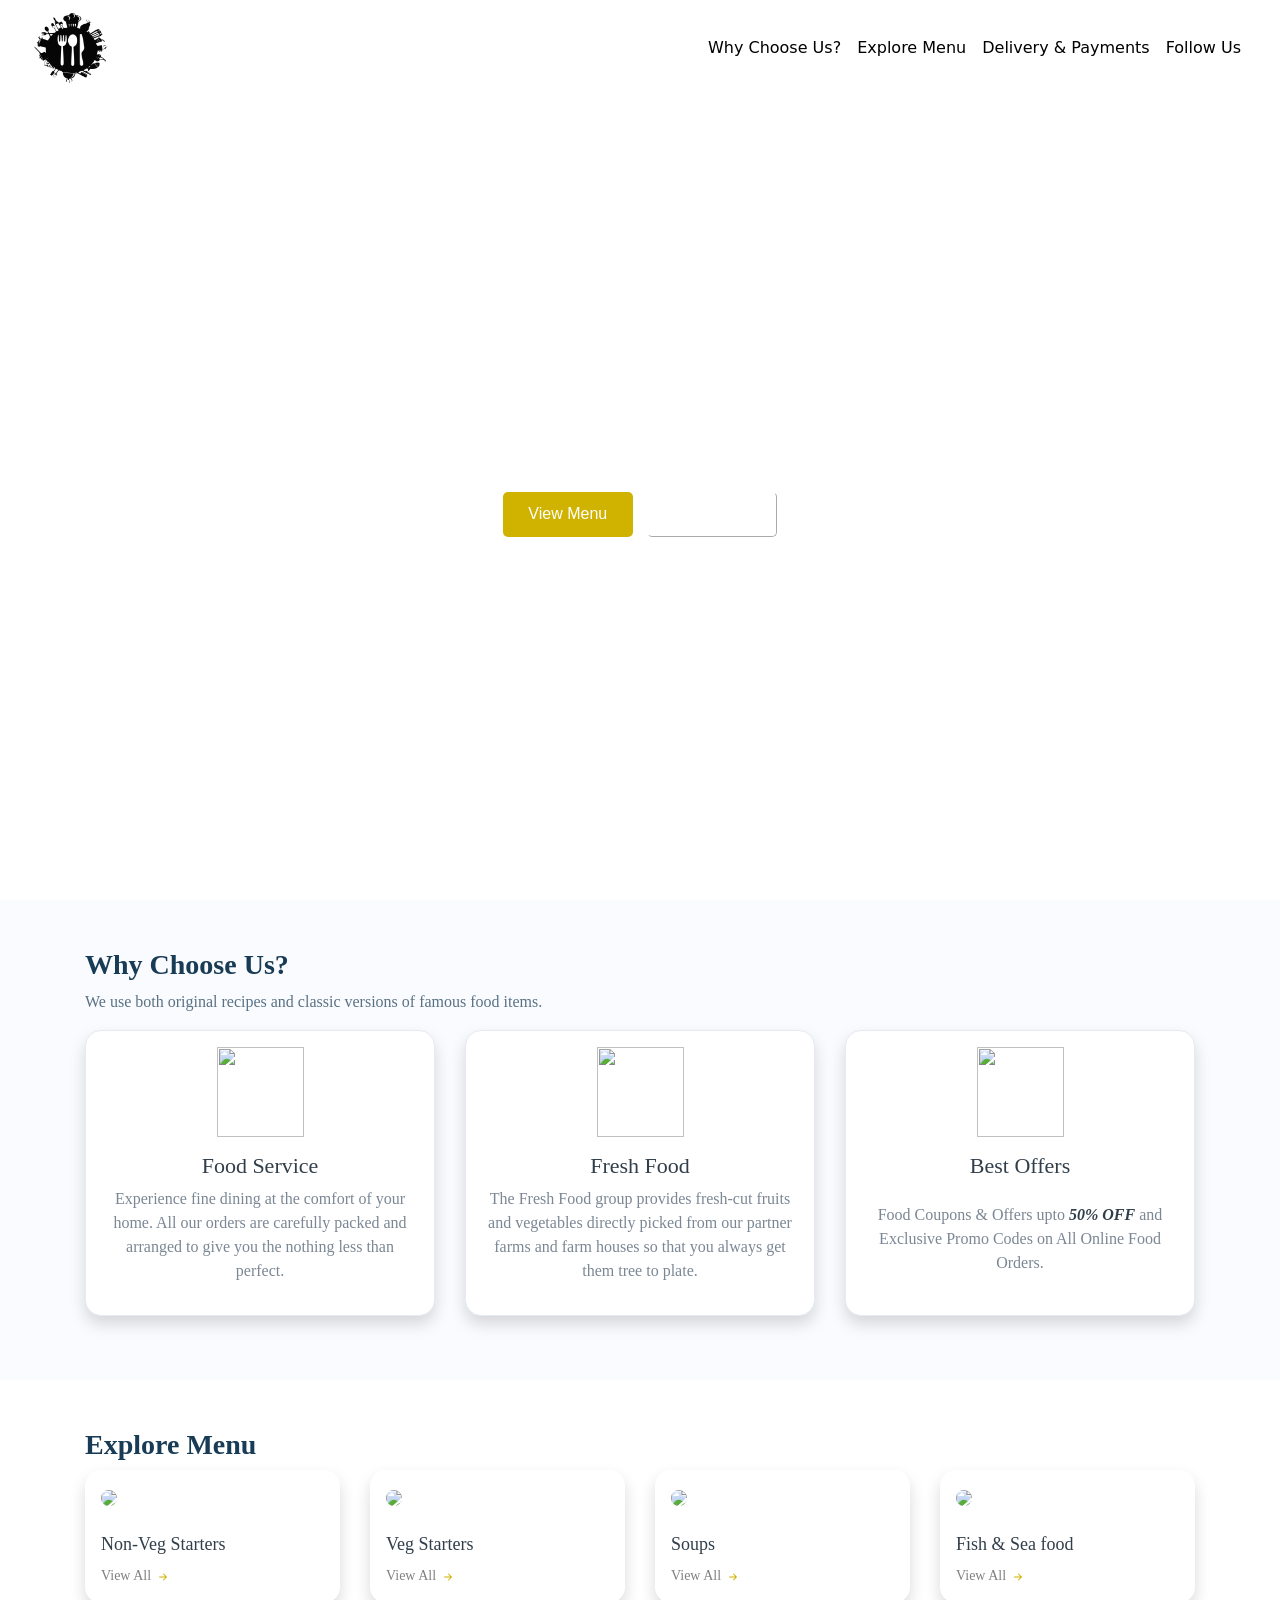
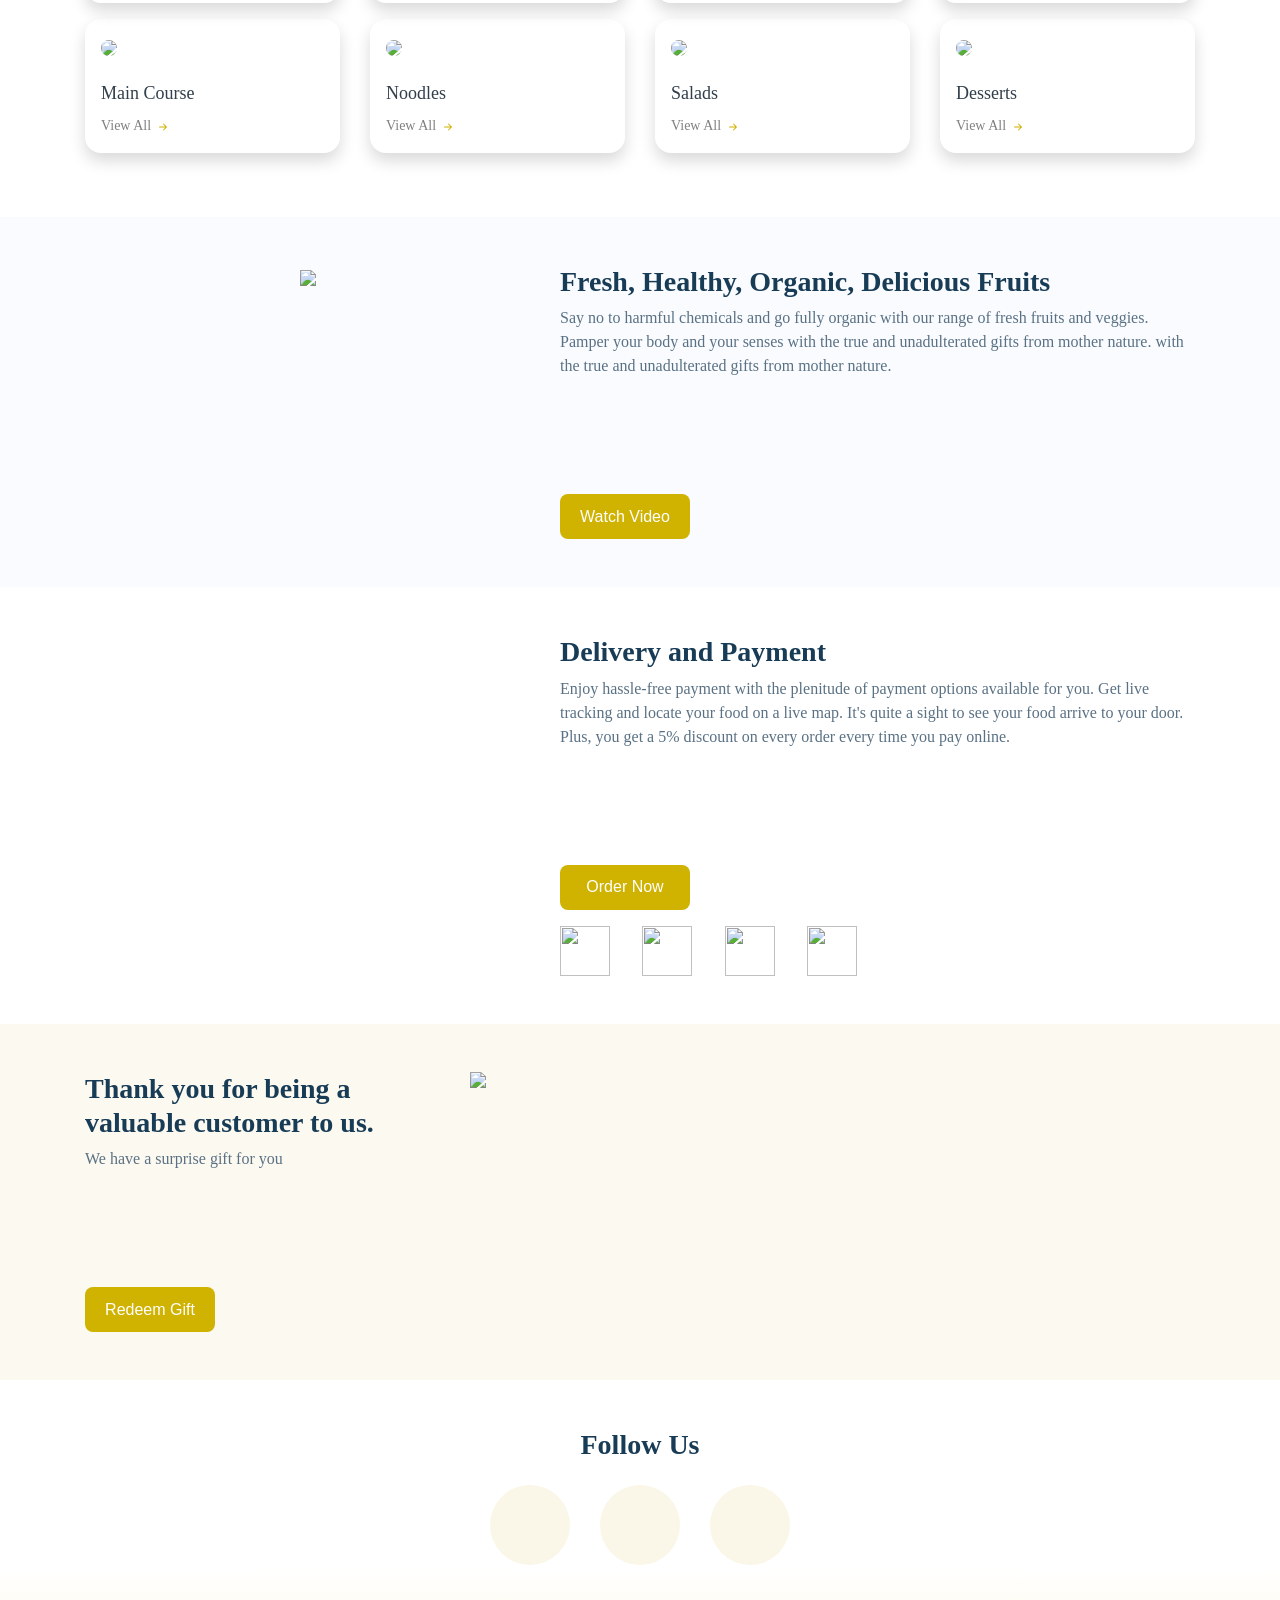
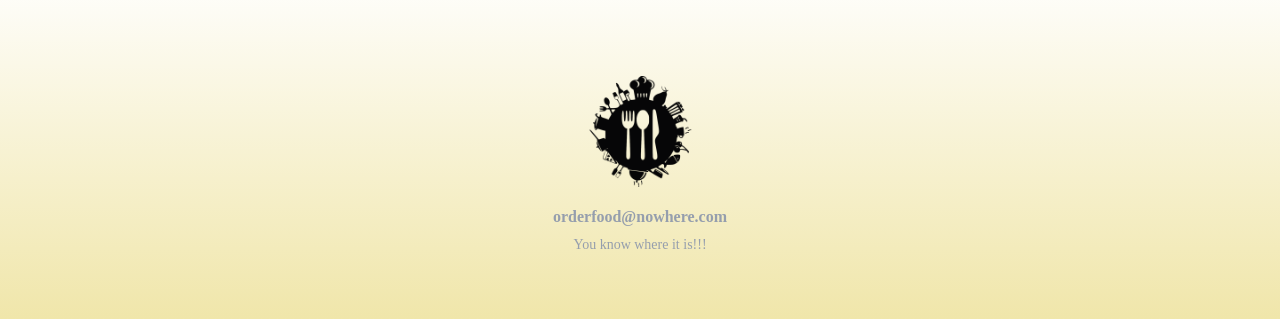
==== commit 51b1f5ea: "FollowUs-updated" ====
--- a/main.html
+++ b/main.html
@@ -5,6 +5,7 @@
     <meta name="viewport" content="width=device-width, initial-scale=1.0" />
     <title>Food-Ordering</title>
     <link rel="stylesheet" href="styles.css" />
+    <script src="https://kit.fontawesome.com/c6266cbdf4.js" crossorigin="anonymous"></script>
     <link
       rel="stylesheet"
       href="https://stackpath.bootstrapcdn.com/bootstrap/4.5.2/css/bootstrap.min.css"
@@ -28,7 +29,7 @@
     ></script>
   </head>
   <body>
-    <nav class="navbar navbar-expand-lg navbar-light bg-white">
+    <nav class="navbar navbar-expand-lg navbar-light bg-white fixed-top">
       <div class="container-fluid">
         <a class="navbar-brand" href="#">
           <img
@@ -53,7 +54,7 @@
             >
             <a class="nav-link" id="navlink2" href="#sectionexplore">Explore Menu</a>
             <a class="nav-link" id="navlink3" href="#sectiondelivery">Delivery & Payments</a>
-            <a class="nav-link" id="navlink4" href="#sectionredeems">Offers and Redeems </a>
+            <a class="nav-link" id="navlink4" href="#followUsSection"> Follow Us </a>
           </div>
         </div>
       </div>
@@ -430,7 +431,7 @@
                 class="thanking-customers-section-img"
               />
               </div>
-              <div class="col-12 col-md-5">
+              <div class="col-12 col-md-5 d-none d-md-block">
                 <img
                 src="https://d1tgh8fmlzexmh.cloudfront.net/ccbp-responsive-website/thanking-customers-section-img.png"
                 class="thanking-customers-section-img"
@@ -441,6 +442,43 @@
         </div>
       </div>
     </div>
-    
+    <div class="follow-us-section pt-5 pb-5" id="followUsSection">
+      <div class="container">
+        <div class="row">
+          <div class="col-12">
+            <h1 class="follow-us-section-heading">Follow Us</h1>
+          </div>
+          <div class="col-12">
+            <div class="d-flex flex-row justify-content-center">
+              <div class="follow-us-icon-container">
+                <i class="fab fa-twitter icon"></i>
+              </div>
+              <div class="follow-us-icon-container">
+                <i class="fab fa-instagram icon"></i>
+              </div>
+              <div class="follow-us-icon-container">
+                <i class="fab fa-facebook icon"></i>
+              </div>
+            </div>
+          </div>
+        </div>
+      </div>
+    </div>
+    <div class="footer-section pt-5 pb-5">
+      <div class="container">
+        <div class="row">
+          <div class="col-12 text-center">
+            <img style="width: 10%;"
+              src="Assets/kisspng-wall-decal-food-sticker-5b2033002cd2e9.6418762515288368641836.png"
+              class="food-munch-logo"
+            />
+            <h1 class="footer-section-mail-id">orderfood@nowhere.com</h1>
+            <p class="footer-section-address">
+              You know where it is!!!
+            </p>
+          </div>
+        </div>
+      </div>
+    </div>
   </body>
 </html>
--- a/styles.css
+++ b/styles.css
@@ -1,6 +1,10 @@
+body{
+  width: 100vw;
+  background: linear-gradient( #ffffff 90%,#f0e6aa)
+}
 nav
 {
-    width: 100%;
+    width: 100vw;
     background-color: white;
 }
 nav a:active
@@ -194,7 +198,7 @@
     margin-right: 28px;
   }
   .thanking-customers-section {
-    background-color: #d0b2001a;
+    background-color: #d4c56f1a;
   }
   .thanking-customers-section-heading {
     font-family: "Roboto";
@@ -210,4 +214,42 @@
   .thanking-customers-section-img {
     width: 270px;
     margin-bottom: 20px;
+  }
+  follow-us-section {
+    background-color: white;
+  }
+  .follow-us-section-heading {
+    text-align: center;
+    color: #183b56;
+    font-family: "Roboto";
+    font-size: 28px;
+    font-weight: 700;
+  }
+  .follow-us-icon-container {
+    background-color: #faf7e8;
+    width: 80px;
+    height: 80px;
+    border-radius: 40px;
+    margin: 15px;
+    padding-top: 22px;
+    padding-bottom: 14px;
+    padding-right: 16px;
+    padding-left: 22px;
+  }
+  .icon {
+    color: #d0b200;
+    font-size: 35px;
+  }
+  
+  .footer-section-mail-id {
+    color: #959ead;
+    font-family: "Roboto";
+    font-weight: bold;
+    font-size: 16px;
+    margin-top: 20px;
+  }
+  .footer-section-address {
+    color: #959ead;
+    font-family: "Roboto";
+    font-size: 14px;
   }
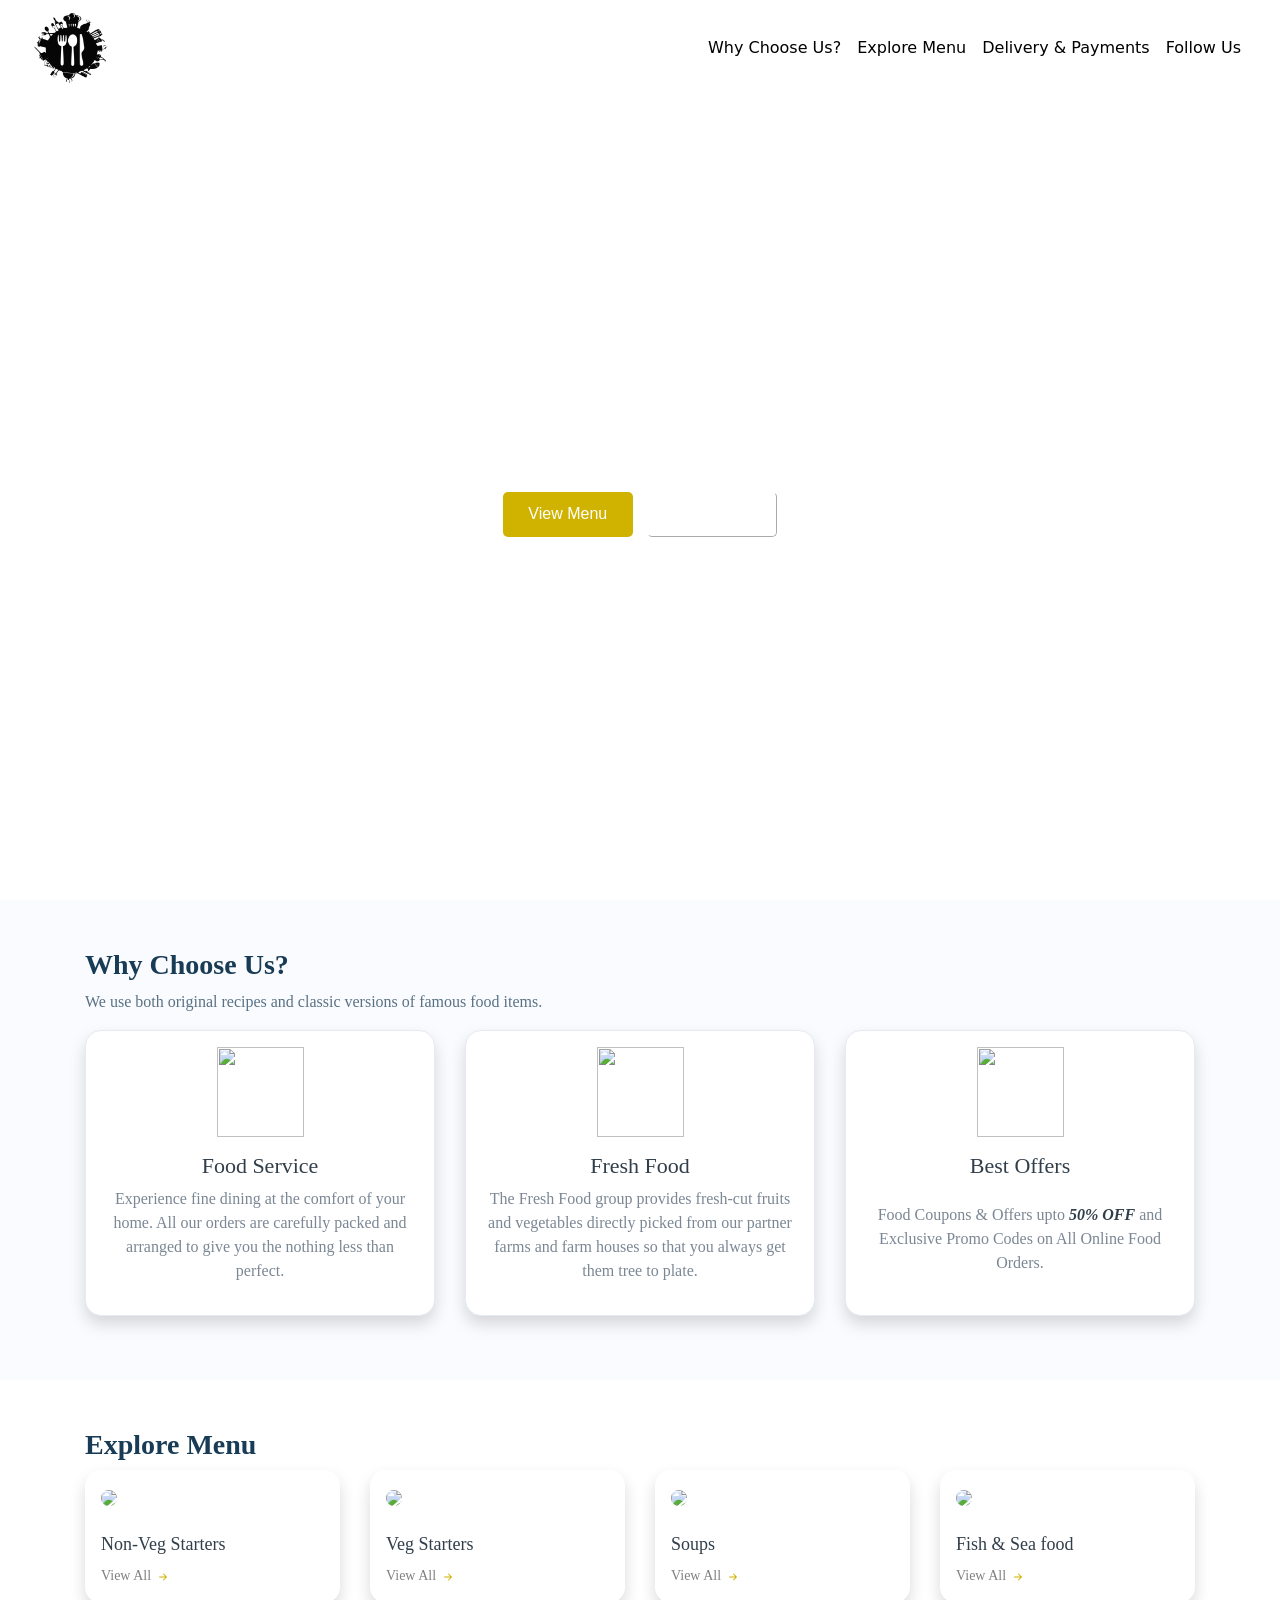
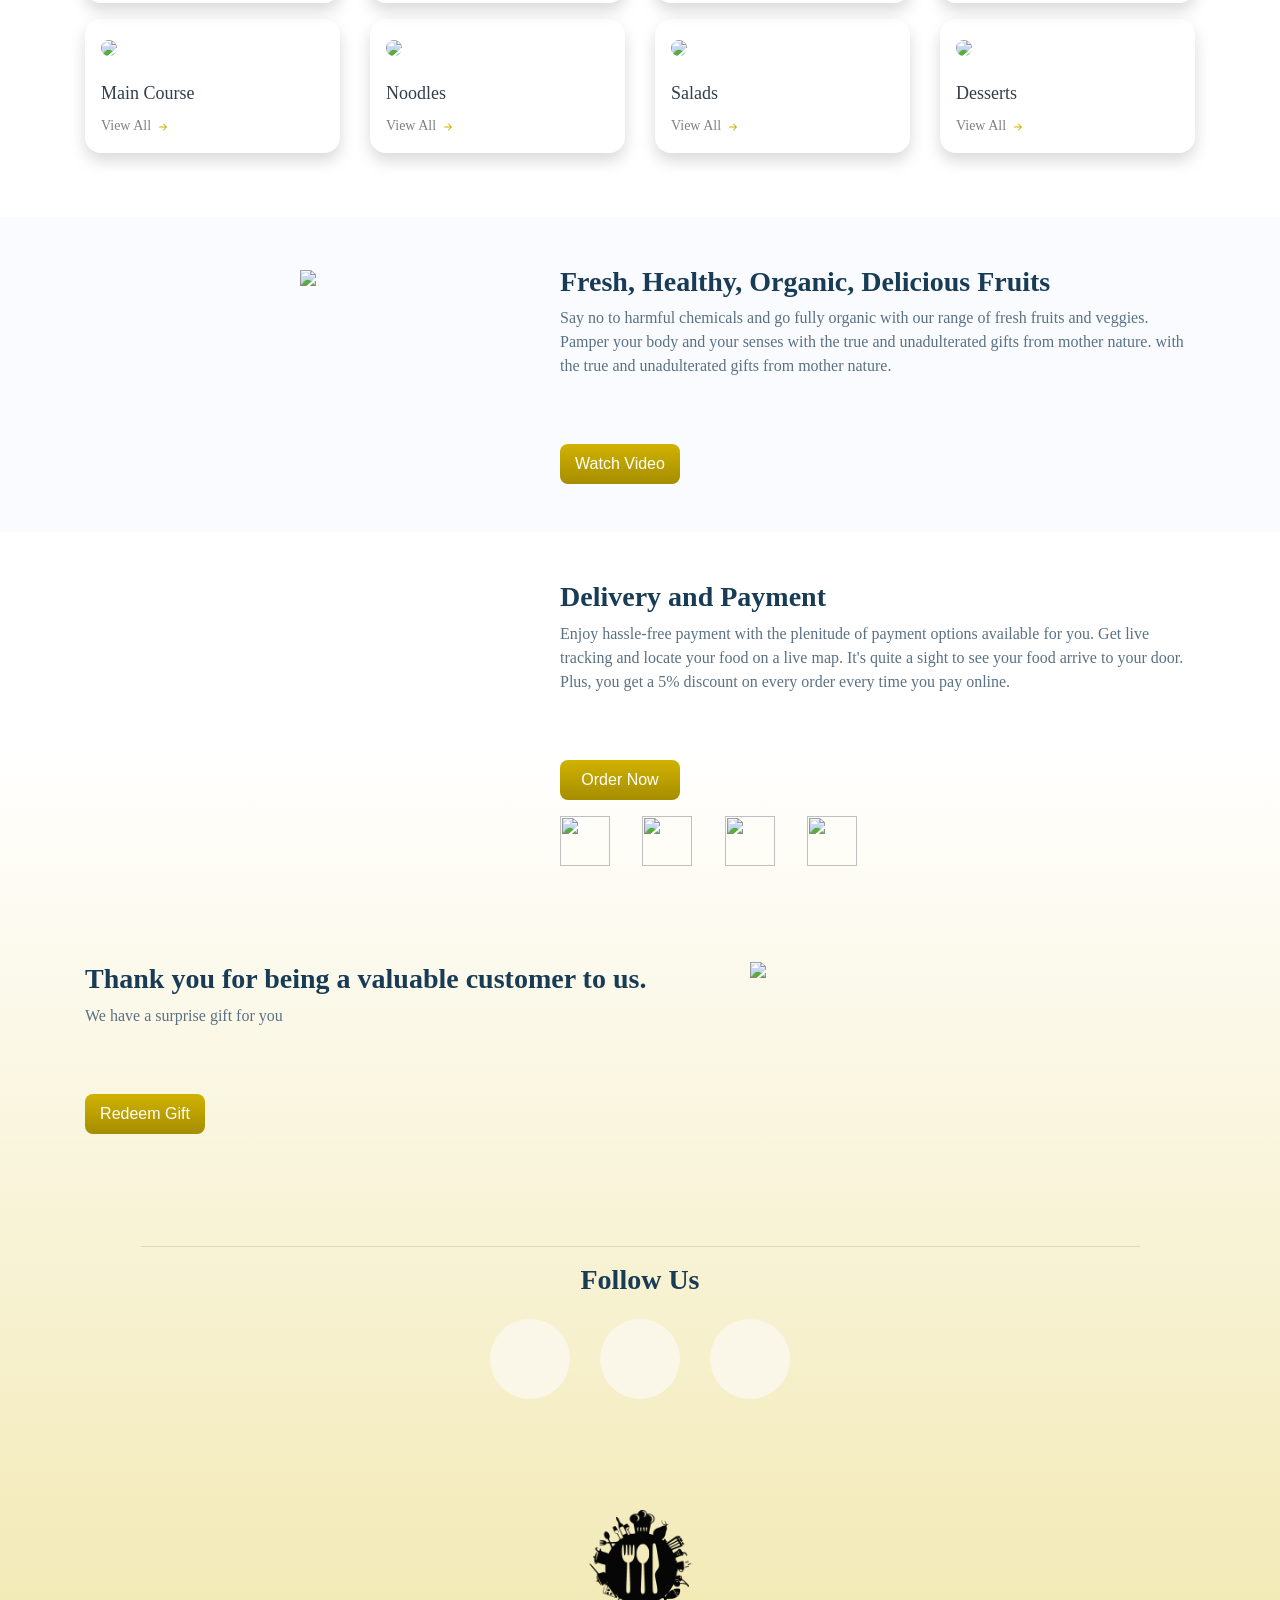
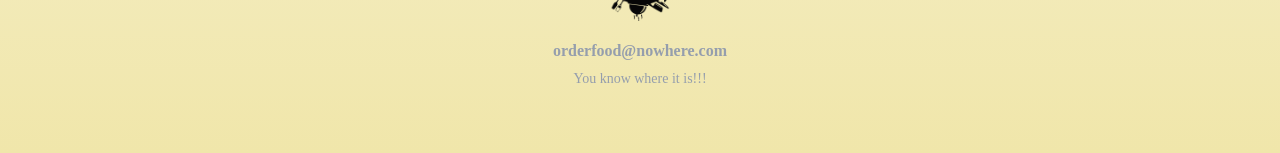
==== commit 244dcba7: "Modal Added" ====
--- a/main.html
+++ b/main.html
@@ -422,8 +422,36 @@
                   We have a surprise gift for you
                 </p>
                 <div>
-                  <button class="custom-button">Redeem Gift</button>
+                  <button type="button" class="custom-button" data-toggle="modal" data-target="#exampleModal">
+                    Redeem Gift
+                  </button>
+                  <div class="modal fade" id="exampleModal" tabindex="-1" aria-labelledby="exampleModalLabel" aria-hidden="true">
+                    <div class="modal-dialog mt-5">
+                      <div class="modal-content">
+                        <div class="modal-header">
+                          <h5 class="modal-title thanking-customers-section-modal-title" id="exampleModalLabel">
+                            Gift Voucher
+                          </h5>
+                          <button type="button" class="close" data-dismiss="modal" aria-label="Close">
+                            <span aria-hidden="true">&times;</span>
+                          </button>
+                        </div>
+                        <div class="modal-body">
+                          <img
+                            src="Assets/WhatsApp Image 2024-01-30 at 11.20.04.jpeg"
+                            class="w-100"
+                          />
+                        </div>
+                        <div class="modal-footer">
+                          <button type="button" class="btn btn-secondary" data-dismiss="modal">
+                            Close
+                          </button>
+                        </div>
+                      </div>
+                    </div>
+                  </div>
                 </div>
+              </div>
               </div>
               <div class="col-12 d-md-none">
                 <img
@@ -446,6 +474,7 @@
       <div class="container">
         <div class="row">
           <div class="col-12">
+            <hr width="90%" size="1px"/>
             <h1 class="follow-us-section-heading">Follow Us</h1>
           </div>
           <div class="col-12">
--- a/styles.css
+++ b/styles.css
@@ -1,6 +1,6 @@
 body{
   width: 100vw;
-  background: linear-gradient( #ffffff 90%,#f0e6aa)
+  background: linear-gradient( #ffffff 70%,#f0e6aa)
 }
 nav
 {
@@ -169,14 +169,22 @@
     font-size: 16px;
   }
   .custom-button {
-    width: 130px;
-    height: 45px;
-    color: white;
-    background-color: #d0b200;
+    width: 120px;
+    height: 40px;
+    color: white;
+    background-image: linear-gradient(#d0b200, #a58d00);
     border-width: 0;
     border-radius: 8px;
     margin-right: 10px;
-    margin-top: 100px;
+    margin-top: 50px;
+  }
+  .custom-button:hover{
+    background-image: linear-gradient(#edd131, #a58d00);
+
+  }
+  .custom-button:active
+  {
+    transform: scale(0.9);
   }
   .delivery-and-payment-section-img {
     width: 270px;
@@ -197,9 +205,7 @@
     height: 50px;
     margin-right: 28px;
   }
-  .thanking-customers-section {
-    background-color: #d4c56f1a;
-  }
+  
   .thanking-customers-section-heading {
     font-family: "Roboto";
     font-weight: 700;
@@ -252,4 +258,9 @@
     color: #959ead;
     font-family: "Roboto";
     font-size: 14px;
+  }
+  hr{
+    border-bottom: 10px solid black;
+    size: 2px;
+    
   }
